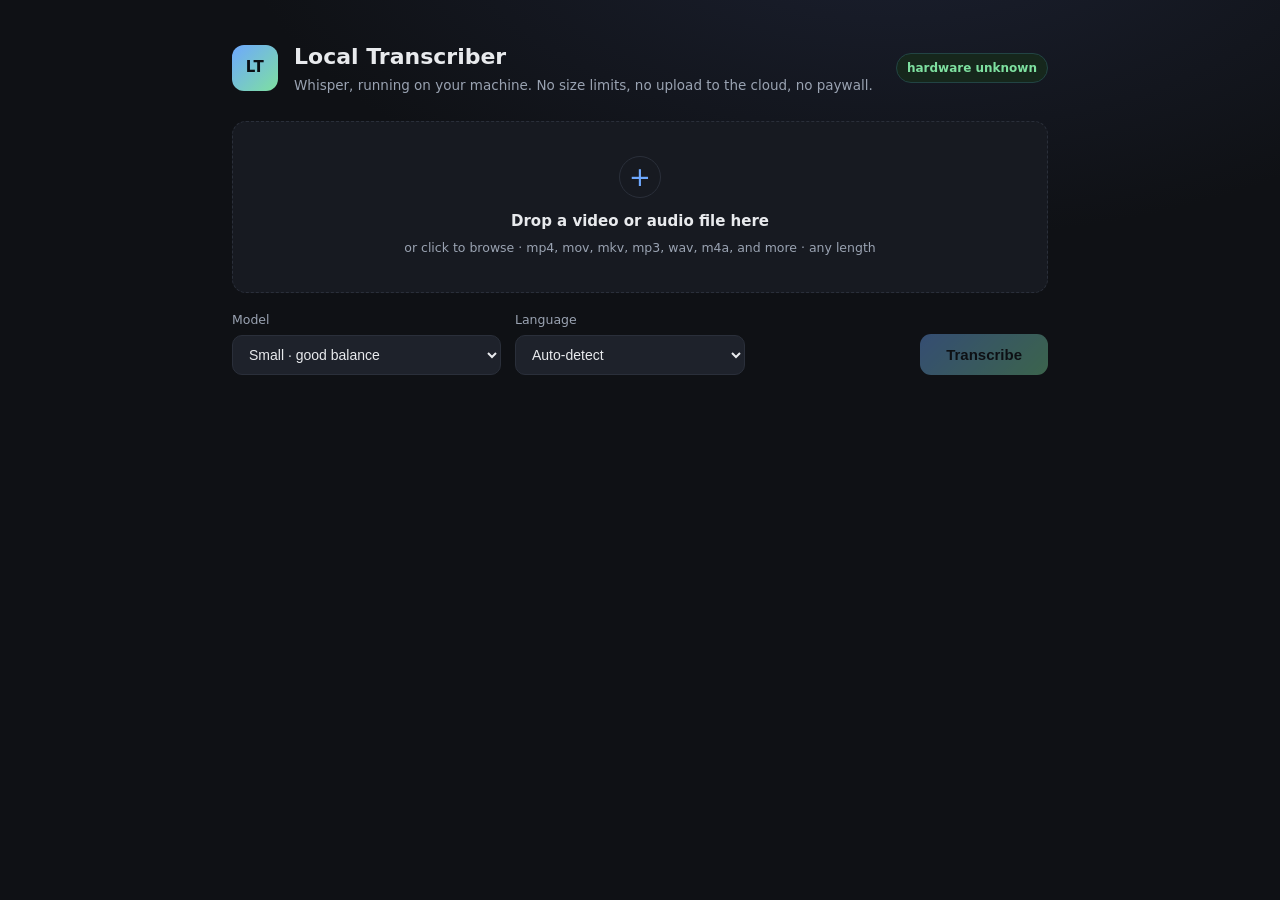
==== static/index.html @ e712bc60 "Phase 1: polish UX and harden the local transcriber First commit of the working MVP plus a Phase 1 p" ====
<!doctype html>
<html lang="en">
<head>
  <meta charset="utf-8" />
  <meta name="viewport" content="width=device-width, initial-scale=1" />
  <title>Local Transcriber</title>
  <link rel="icon" href="data:image/svg+xml,<svg xmlns='http://www.w3.org/2000/svg' viewBox='0 0 32 32'><rect width='32' height='32' rx='7' fill='%236ea8fe'/><text x='16' y='23' font-size='15' font-family='sans-serif' font-weight='700' fill='%230c0f14' text-anchor='middle'>LT</text></svg>" />
  <link rel="stylesheet" href="/static/style.css" />
</head>
<body>
  <main class="wrap">
    <header class="head">
      <div class="logo">LT</div>
      <div class="head-text">
        <h1>Local Transcriber</h1>
        <p class="sub">Whisper, running on your machine. No size limits, no upload to the cloud, no paywall.</p>
      </div>
      <span id="devbadge" class="badge idle" title="Where transcription runs">checking hardware...</span>
    </header>

    <section id="dropzone" class="dropzone" tabindex="0" role="button"
             aria-label="Choose or drop a video or audio file">
      <input id="file" type="file"
             accept="video/*,audio/*,.mp4,.mov,.mkv,.webm,.avi,.m4a,.mp3,.wav,.aac,.flac,.ogg" hidden />
      <div class="dz-inner">
        <div class="dz-icon">+</div>
        <p class="dz-title">Drop a video or audio file here</p>
        <p class="dz-hint">or click to browse &middot; mp4, mov, mkv, mp3, wav, m4a, and more &middot; any length</p>
      </div>
      <div id="filechip" class="filechip" hidden>
        <span id="filename" class="fc-name"></span>
        <span id="filesize" class="fc-size"></span>
        <button id="clearfile" class="fc-x" title="Remove" aria-label="Remove file">&times;</button>
      </div>
    </section>

    <section class="controls">
      <label class="ctl">
        <span>Model</span>
        <select id="model">
          <option value="tiny">Tiny &middot; fastest, roughest</option>
          <option value="base">Base</option>
          <option value="small" selected>Small &middot; good balance</option>
          <option value="medium">Medium &middot; more accurate</option>
          <option value="large-v3">Large v3 &middot; best (great on your GPU)</option>
        </select>
      </label>
      <label class="ctl">
        <span>Language</span>
        <select id="language">
          <option value="auto" selected>Auto-detect</option>
          <option value="en">English</option>
          <option value="es">Spanish</option>
          <option value="fr">French</option>
          <option value="de">German</option>
          <option value="it">Italian</option>
          <option value="pt">Portuguese</option>
          <option value="nl">Dutch</option>
          <option value="hi">Hindi</option>
          <option value="zh">Chinese</option>
          <option value="ja">Japanese</option>
          <option value="ar">Arabic</option>
          <option value="ru">Russian</option>
        </select>
      </label>
      <button id="go" class="go" disabled>Transcribe</button>
    </section>

    <section id="progress" class="panel" hidden>
      <div class="prow">
        <span id="device" class="badge">checking device...</span>
        <span id="status" class="status">Starting...</span>
        <span id="eta" class="eta"></span>
        <span id="elapsed" class="elapsed">0:00</span>
      </div>
      <div class="bar"><div id="fill" class="fill"></div></div>
    </section>

    <section id="result" class="panel result" hidden>
      <div class="rhead">
        <h2 id="rtitle">Transcript</h2>
        <div class="downloads">
          <a id="dl-txt" class="dl" download>.txt</a>
          <a id="dl-srt" class="dl" download>.srt</a>
          <a id="dl-vtt" class="dl" download>.vtt</a>
          <button id="copy" class="dl">Copy</button>
        </div>
      </div>
      <p id="folder" class="folder"></p>
      <div id="transcript" class="transcript" aria-live="polite"></div>
    </section>
  </main>
  <script src="/static/app.js"></script>
</body>
</html>
---- static/style.css ----
:root{
  --bg:#0f1115; --panel:#171a21; --panel2:#1e222b; --line:#2a2f3a;
  --ink:#e8eaed; --muted:#9aa3b2; --accent:#6ea8fe; --accent2:#7ee0a0;
  --danger:#ff8a80; --radius:14px;
}
*{box-sizing:border-box}
/* The hidden attribute must always win over component display rules
   (e.g. .filechip uses inline-flex, which would otherwise show it empty). */
[hidden]{display:none !important}
html,body{margin:0;padding:0}
body{
  background:radial-gradient(1200px 600px at 70% -10%, #1b2030 0%, var(--bg) 55%);
  color:var(--ink); font:15px/1.5 system-ui,-apple-system,Segoe UI,Roboto,sans-serif;
  min-height:100vh;
}
.wrap{max-width:860px;margin:0 auto;padding:40px 22px 80px}
.head{display:flex;gap:16px;align-items:center;margin-bottom:26px}
.head-text{min-width:0}
.logo{
  width:46px;height:46px;border-radius:12px;flex:0 0 auto;
  background:linear-gradient(135deg,var(--accent),var(--accent2));
  color:#0c0f14;font-weight:800;display:grid;place-items:center;letter-spacing:.5px;
}
h1{font-size:22px;margin:0;font-weight:700}
.sub{margin:2px 0 0;color:var(--muted);font-size:13.5px}

#devbadge{margin-left:auto;flex:0 0 auto;white-space:nowrap}
.badge.idle{
  background:#1c2230;color:var(--muted);border-color:var(--line);
  animation:pulse 1.4s ease-in-out infinite;
}
@keyframes pulse{0%,100%{opacity:1}50%{opacity:.55}}

.dropzone{
  border:1.5px dashed var(--line); border-radius:var(--radius);
  background:var(--panel); padding:34px 20px; text-align:center; cursor:pointer;
  transition:border-color .15s, background .15s; position:relative;
}
.dropzone:hover,.dropzone:focus-visible{border-color:var(--accent);outline:none}
.dropzone.drag{border-color:var(--accent2);background:#1a2430}
.dz-icon{
  width:42px;height:42px;border-radius:50%;margin:0 auto 12px;
  display:grid;place-items:center;font-size:26px;font-weight:300;color:var(--accent);
  border:1.5px solid var(--line);
}
.dz-title{margin:0;font-weight:600}
.dz-hint{margin:6px 0 0;color:var(--muted);font-size:12.5px}
.filechip{
  margin-top:16px;display:inline-flex;align-items:center;gap:10px;
  background:var(--panel2);border:1px solid var(--line);border-radius:999px;
  padding:8px 8px 8px 16px;max-width:100%;
}
.fc-name{font-weight:600;overflow:hidden;text-overflow:ellipsis;white-space:nowrap;max-width:480px}
.fc-size{color:var(--muted);font-size:12.5px}
.fc-x{
  border:none;background:var(--line);color:var(--ink);width:24px;height:24px;
  border-radius:50%;cursor:pointer;font-size:15px;line-height:1;
}

.controls{display:flex;gap:14px;align-items:flex-end;margin-top:18px;flex-wrap:wrap}
.ctl{display:flex;flex-direction:column;gap:6px;font-size:12.5px;color:var(--muted)}
.ctl select{
  background:var(--panel2);color:var(--ink);border:1px solid var(--line);
  border-radius:10px;padding:10px 12px;font-size:14px;min-width:230px;
}
.go{
  margin-left:auto;background:linear-gradient(135deg,var(--accent),var(--accent2));
  color:#0c0f14;border:none;border-radius:11px;padding:12px 26px;font-size:15px;
  font-weight:700;cursor:pointer;transition:opacity .15s,transform .05s;
}
.go:disabled{opacity:.4;cursor:not-allowed}
.go:not(:disabled):active{transform:translateY(1px)}

.panel{
  margin-top:22px;background:var(--panel);border:1px solid var(--line);
  border-radius:var(--radius);padding:18px;
}
.prow{display:flex;align-items:center;gap:12px;margin-bottom:12px;flex-wrap:wrap}
.badge{
  font-size:12px;font-weight:600;padding:5px 10px;border-radius:999px;
  background:#16271c;color:var(--accent2);border:1px solid #244;
}
.badge.cpu{background:#2a2230;color:#ffd479;border-color:#443}
.status{color:var(--muted)}
.eta{margin-left:auto;color:var(--muted);font-size:12.5px;font-variant-numeric:tabular-nums}
.elapsed{color:var(--muted);font-variant-numeric:tabular-nums}
.bar{height:9px;background:var(--panel2);border-radius:999px;overflow:hidden}
.fill{height:100%;width:0;background:linear-gradient(90deg,var(--accent),var(--accent2));
  border-radius:999px;transition:width .25s}
.fill.indet{width:35% !important;animation:slide 1.2s ease-in-out infinite}
@keyframes slide{0%{margin-left:-35%}100%{margin-left:100%}}

.result .rhead{display:flex;align-items:center;gap:12px;margin-bottom:10px;flex-wrap:wrap}
.result h2{font-size:16px;margin:0;overflow:hidden;text-overflow:ellipsis;white-space:nowrap;max-width:100%}
.downloads{margin-left:auto;display:flex;gap:8px}
.dl{
  font-size:13px;font-weight:600;text-decoration:none;color:var(--ink);
  background:var(--panel2);border:1px solid var(--line);border-radius:9px;
  padding:7px 12px;cursor:pointer;
}
.dl:hover{border-color:var(--accent)}
.folder{margin:0 0 12px;color:var(--muted);font-size:12px;word-break:break-all}
.transcript{
  background:var(--bg);border:1px solid var(--line);border-radius:10px;
  padding:16px;max-height:60vh;overflow:auto;white-space:pre-wrap;
  font-size:14.5px;line-height:1.7;
}
.transcript .seg{display:block}
.transcript .seg .t{color:#5f6675;font-size:11.5px;font-variant-numeric:tabular-nums;margin-right:8px}
.err{color:var(--danger);font-weight:600}
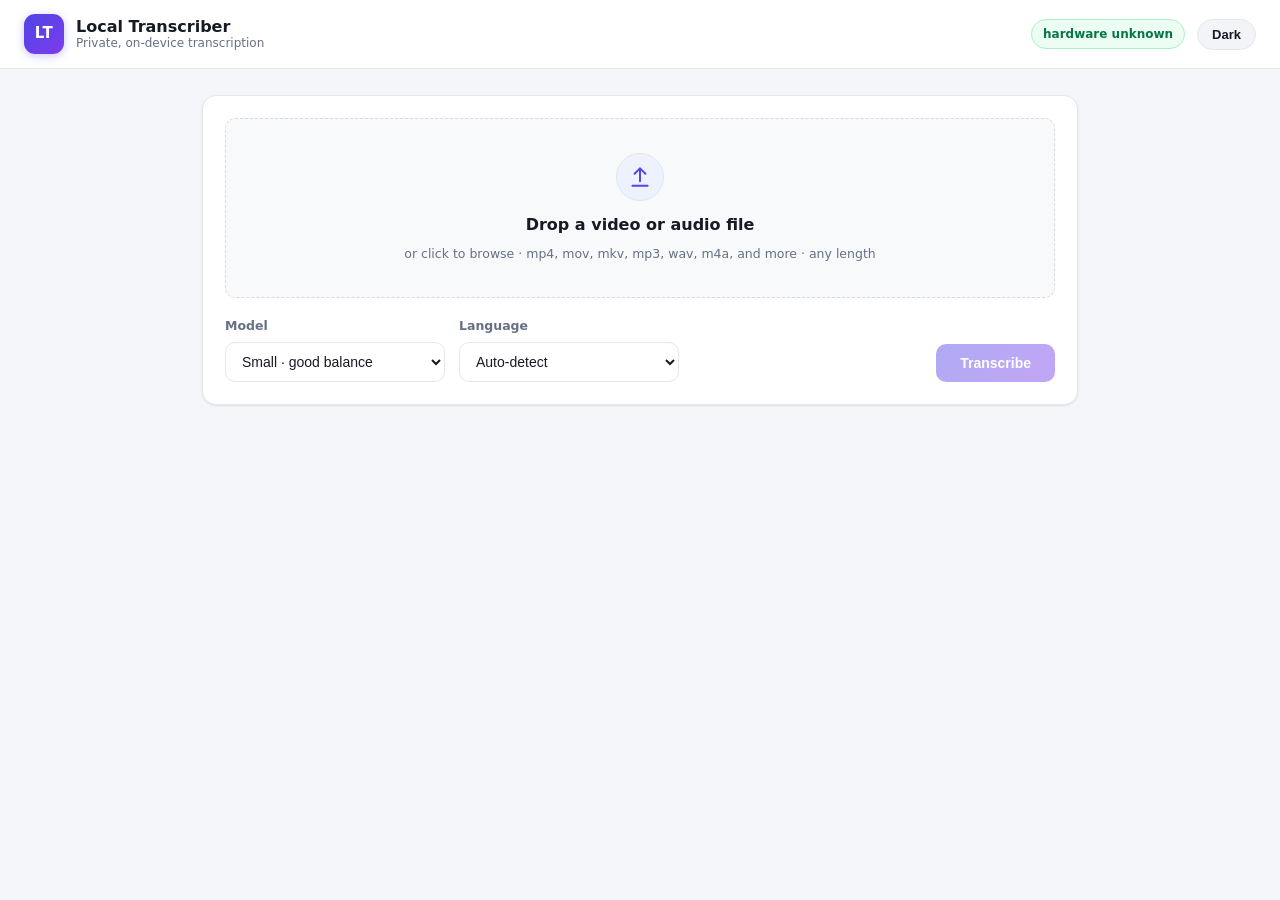
==== commit d8dd2778: "Phase 2: premium light UI and Otter-class features Redesign the interface as a clean, premium light " ====
--- a/static/index.html
+++ b/static/index.html
@@ -4,69 +4,94 @@
   <meta charset="utf-8" />
   <meta name="viewport" content="width=device-width, initial-scale=1" />
   <title>Local Transcriber</title>
-  <link rel="icon" href="data:image/svg+xml,<svg xmlns='http://www.w3.org/2000/svg' viewBox='0 0 32 32'><rect width='32' height='32' rx='7' fill='%236ea8fe'/><text x='16' y='23' font-size='15' font-family='sans-serif' font-weight='700' fill='%230c0f14' text-anchor='middle'>LT</text></svg>" />
+  <link rel="icon" href="data:image/svg+xml,<svg xmlns='http://www.w3.org/2000/svg' viewBox='0 0 32 32'><rect width='32' height='32' rx='7' fill='%234f46e5'/><text x='16' y='23' font-size='15' font-family='sans-serif' font-weight='700' fill='%23ffffff' text-anchor='middle'>LT</text></svg>" />
   <link rel="stylesheet" href="/static/style.css" />
+  <script>
+    // Apply saved theme before first paint (light is the default).
+    (function () {
+      try {
+        var t = localStorage.getItem("lt-theme");
+        if (t === "dark") document.documentElement.setAttribute("data-theme", "dark");
+      } catch (e) {}
+    })();
+  </script>
 </head>
 <body>
+  <header class="topbar">
+    <div class="brand">
+      <div class="logo">LT</div>
+      <div class="brand-text">
+        <span class="brand-name">Local Transcriber</span>
+        <span class="brand-tag">Private, on-device transcription</span>
+      </div>
+    </div>
+    <div class="topbar-right">
+      <button id="newFile" class="icon-btn" title="Start a new transcription" hidden>New file</button>
+      <span id="devbadge" class="badge idle" title="Where transcription runs">checking hardware...</span>
+      <button id="themeToggle" class="icon-btn" title="Switch theme" aria-label="Switch theme">Dark</button>
+    </div>
+  </header>
+
   <main class="wrap">
-    <header class="head">
-      <div class="logo">LT</div>
-      <div class="head-text">
-        <h1>Local Transcriber</h1>
-        <p class="sub">Whisper, running on your machine. No size limits, no upload to the cloud, no paywall.</p>
+    <!-- Upload -->
+    <section id="uploadCard" class="card upload">
+      <div id="dropzone" class="dropzone" tabindex="0" role="button"
+           aria-label="Choose or drop a video or audio file">
+        <input id="file" type="file"
+               accept="video/*,audio/*,.mp4,.mov,.mkv,.webm,.avi,.m4a,.mp3,.wav,.aac,.flac,.ogg" hidden />
+        <div class="dz-inner">
+          <div class="dz-icon" aria-hidden="true">
+            <svg viewBox="0 0 24 24" width="26" height="26" fill="none" stroke="currentColor"
+                 stroke-width="1.8" stroke-linecap="round" stroke-linejoin="round">
+              <path d="M12 16V4M7 9l5-5 5 5" />
+              <path d="M5 20h14" />
+            </svg>
+          </div>
+          <p class="dz-title">Drop a video or audio file</p>
+          <p class="dz-hint">or click to browse &middot; mp4, mov, mkv, mp3, wav, m4a, and more &middot; any length</p>
+        </div>
+        <div id="filechip" class="filechip" hidden>
+          <span id="filename" class="fc-name"></span>
+          <span id="filesize" class="fc-size"></span>
+          <button id="clearfile" class="fc-x" title="Remove" aria-label="Remove file">&times;</button>
+        </div>
       </div>
-      <span id="devbadge" class="badge idle" title="Where transcription runs">checking hardware...</span>
-    </header>
 
-    <section id="dropzone" class="dropzone" tabindex="0" role="button"
-             aria-label="Choose or drop a video or audio file">
-      <input id="file" type="file"
-             accept="video/*,audio/*,.mp4,.mov,.mkv,.webm,.avi,.m4a,.mp3,.wav,.aac,.flac,.ogg" hidden />
-      <div class="dz-inner">
-        <div class="dz-icon">+</div>
-        <p class="dz-title">Drop a video or audio file here</p>
-        <p class="dz-hint">or click to browse &middot; mp4, mov, mkv, mp3, wav, m4a, and more &middot; any length</p>
-      </div>
-      <div id="filechip" class="filechip" hidden>
-        <span id="filename" class="fc-name"></span>
-        <span id="filesize" class="fc-size"></span>
-        <button id="clearfile" class="fc-x" title="Remove" aria-label="Remove file">&times;</button>
+      <div class="controls">
+        <label class="ctl">
+          <span>Model</span>
+          <select id="model">
+            <option value="tiny">Tiny &middot; fastest, roughest</option>
+            <option value="base">Base</option>
+            <option value="small" selected>Small &middot; good balance</option>
+            <option value="medium">Medium &middot; more accurate</option>
+            <option value="large-v3">Large v3 &middot; best quality</option>
+          </select>
+        </label>
+        <label class="ctl">
+          <span>Language</span>
+          <select id="language">
+            <option value="auto" selected>Auto-detect</option>
+            <option value="en">English</option>
+            <option value="es">Spanish</option>
+            <option value="fr">French</option>
+            <option value="de">German</option>
+            <option value="it">Italian</option>
+            <option value="pt">Portuguese</option>
+            <option value="nl">Dutch</option>
+            <option value="hi">Hindi</option>
+            <option value="zh">Chinese</option>
+            <option value="ja">Japanese</option>
+            <option value="ar">Arabic</option>
+            <option value="ru">Russian</option>
+          </select>
+        </label>
+        <button id="go" class="btn primary" disabled>Transcribe</button>
       </div>
     </section>
 
-    <section class="controls">
-      <label class="ctl">
-        <span>Model</span>
-        <select id="model">
-          <option value="tiny">Tiny &middot; fastest, roughest</option>
-          <option value="base">Base</option>
-          <option value="small" selected>Small &middot; good balance</option>
-          <option value="medium">Medium &middot; more accurate</option>
-          <option value="large-v3">Large v3 &middot; best (great on your GPU)</option>
-        </select>
-      </label>
-      <label class="ctl">
-        <span>Language</span>
-        <select id="language">
-          <option value="auto" selected>Auto-detect</option>
-          <option value="en">English</option>
-          <option value="es">Spanish</option>
-          <option value="fr">French</option>
-          <option value="de">German</option>
-          <option value="it">Italian</option>
-          <option value="pt">Portuguese</option>
-          <option value="nl">Dutch</option>
-          <option value="hi">Hindi</option>
-          <option value="zh">Chinese</option>
-          <option value="ja">Japanese</option>
-          <option value="ar">Arabic</option>
-          <option value="ru">Russian</option>
-        </select>
-      </label>
-      <button id="go" class="go" disabled>Transcribe</button>
-    </section>
-
-    <section id="progress" class="panel" hidden>
+    <!-- Progress -->
+    <section id="progress" class="card progress" hidden>
       <div class="prow">
         <span id="device" class="badge">checking device...</span>
         <span id="status" class="status">Starting...</span>
@@ -76,20 +101,53 @@
       <div class="bar"><div id="fill" class="fill"></div></div>
     </section>
 
-    <section id="result" class="panel result" hidden>
-      <div class="rhead">
-        <h2 id="rtitle">Transcript</h2>
-        <div class="downloads">
-          <a id="dl-txt" class="dl" download>.txt</a>
-          <a id="dl-srt" class="dl" download>.srt</a>
-          <a id="dl-vtt" class="dl" download>.vtt</a>
-          <button id="copy" class="dl">Copy</button>
+    <!-- Result -->
+    <section id="result" class="result" hidden>
+      <!-- synced media player -->
+      <div id="playerWrap" class="card player" hidden></div>
+
+      <!-- toolbar: search, edit, export, copy -->
+      <div id="toolbar" class="card toolbar" hidden>
+        <div class="search">
+          <svg class="search-ico" viewBox="0 0 24 24" width="16" height="16" fill="none"
+               stroke="currentColor" stroke-width="2" stroke-linecap="round">
+            <circle cx="11" cy="11" r="7" /><path d="M21 21l-4.3-4.3" />
+          </svg>
+          <input id="search" type="search" placeholder="Search transcript" autocomplete="off" />
+          <span id="searchCount" class="search-count"></span>
+          <button id="searchPrev" class="mini" title="Previous match" hidden>&uarr;</button>
+          <button id="searchNext" class="mini" title="Next match" hidden>&darr;</button>
+        </div>
+        <div class="tb-actions">
+          <button id="editToggle" class="btn ghost" aria-pressed="false" title="Edit the transcript inline">Edit</button>
+          <span class="tb-group" role="group" aria-label="Export">
+            <span class="tb-label">Export</span>
+            <button id="dl-txt"  class="chip" data-fmt="txt"  title="Plain text">txt</button>
+            <button id="dl-srt"  class="chip" data-fmt="srt"  title="SubRip subtitles">srt</button>
+            <button id="dl-vtt"  class="chip" data-fmt="vtt"  title="WebVTT captions">vtt</button>
+            <button id="dl-md"   class="chip" data-fmt="md"   title="Markdown">md</button>
+            <button id="dl-json" class="chip" data-fmt="json" title="JSON with timestamps">json</button>
+            <button id="dl-docx" class="chip" data-fmt="docx" title="Word document">docx</button>
+          </span>
+          <span class="tb-group" role="group" aria-label="Copy">
+            <button id="copy" class="btn ghost" title="Copy plain text">Copy</button>
+            <button id="copyTimes" class="btn ghost" title="Copy with timestamps">Copy + times</button>
+          </span>
         </div>
       </div>
-      <p id="folder" class="folder"></p>
-      <div id="transcript" class="transcript" aria-live="polite"></div>
+
+      <!-- transcript -->
+      <div class="card result-body">
+        <div class="rhead">
+          <h2 id="rtitle">Transcript</h2>
+          <span id="rmeta" class="rmeta"></span>
+        </div>
+        <p id="folder" class="folder"></p>
+        <div id="transcript" class="transcript" aria-live="polite"></div>
+      </div>
     </section>
   </main>
+
   <script src="/static/app.js"></script>
 </body>
 </html>
--- a/static/style.css
+++ b/static/style.css
@@ -1,110 +1,214 @@
+/* Local Transcriber -- premium light theme (default), with an optional dark mode. */
 :root{
-  --bg:#0f1115; --panel:#171a21; --panel2:#1e222b; --line:#2a2f3a;
-  --ink:#e8eaed; --muted:#9aa3b2; --accent:#6ea8fe; --accent2:#7ee0a0;
-  --danger:#ff8a80; --radius:14px;
-}
+  --bg:#f4f6f9; --surface:#ffffff; --surface-2:#f2f4f7; --inset:#f8f9fb;
+  --border:#e4e7ec; --border-strong:#d6dae1;
+  --text:#161a23; --muted:#667085; --faint:#98a2b3;
+  --accent:#4f46e5; --accent-2:#7c3aed; --accent-weak:#eef2ff;
+  --accent-ring:rgba(79,70,229,.30);
+  --good-bg:#ecfdf3; --good-tx:#067647; --good-bd:#abefc6;
+  --warn-bg:#fffaeb; --warn-tx:#b54708; --warn-bd:#fedf89;
+  --danger:#d92d20; --mark:#fff1a8; --mark-now:#ffd60a;
+  --radius:14px; --radius-sm:10px;
+  --shadow:0 1px 2px rgba(16,24,40,.04), 0 1px 3px rgba(16,24,40,.06);
+  --shadow-lg:0 6px 24px rgba(16,24,40,.10);
+}
+:root[data-theme="dark"]{
+  --bg:#0f1115; --surface:#171a21; --surface-2:#1e222b; --inset:#12151b;
+  --border:#2a2f3a; --border-strong:#39404d;
+  --text:#e8eaed; --muted:#9aa3b2; --faint:#6b7480;
+  --accent:#8b8cf9; --accent-2:#b39bf7; --accent-weak:#20233a;
+  --accent-ring:rgba(139,140,249,.35);
+  --good-bg:#10261b; --good-tx:#75e0a7; --good-bd:#1f5138;
+  --warn-bg:#2a2010; --warn-tx:#ffd479; --warn-bd:#4a3a18;
+  --danger:#ff8a80; --mark:#5b5320; --mark-now:#8a7a17;
+  --shadow:0 1px 2px rgba(0,0,0,.30); --shadow-lg:0 8px 30px rgba(0,0,0,.45);
+}
+
 *{box-sizing:border-box}
-/* The hidden attribute must always win over component display rules
-   (e.g. .filechip uses inline-flex, which would otherwise show it empty). */
 [hidden]{display:none !important}
 html,body{margin:0;padding:0}
 body{
-  background:radial-gradient(1200px 600px at 70% -10%, #1b2030 0%, var(--bg) 55%);
-  color:var(--ink); font:15px/1.5 system-ui,-apple-system,Segoe UI,Roboto,sans-serif;
-  min-height:100vh;
-}
-.wrap{max-width:860px;margin:0 auto;padding:40px 22px 80px}
-.head{display:flex;gap:16px;align-items:center;margin-bottom:26px}
-.head-text{min-width:0}
+  background:var(--bg); color:var(--text);
+  font:15px/1.55 system-ui,-apple-system,Segoe UI,Roboto,Helvetica,Arial,sans-serif;
+  min-height:100vh; -webkit-font-smoothing:antialiased;
+}
+
+/* Topbar */
+.topbar{
+  display:flex; align-items:center; gap:16px;
+  padding:14px 24px; background:var(--surface);
+  border-bottom:1px solid var(--border); position:sticky; top:0; z-index:20;
+}
+.brand{display:flex; align-items:center; gap:12px; min-width:0}
 .logo{
-  width:46px;height:46px;border-radius:12px;flex:0 0 auto;
-  background:linear-gradient(135deg,var(--accent),var(--accent2));
-  color:#0c0f14;font-weight:800;display:grid;place-items:center;letter-spacing:.5px;
-}
-h1{font-size:22px;margin:0;font-weight:700}
-.sub{margin:2px 0 0;color:var(--muted);font-size:13.5px}
-
-#devbadge{margin-left:auto;flex:0 0 auto;white-space:nowrap}
+  width:40px;height:40px;border-radius:11px;flex:0 0 auto;
+  background:linear-gradient(135deg,var(--accent),var(--accent-2));
+  color:#fff;font-weight:800;display:grid;place-items:center;letter-spacing:.5px;
+  box-shadow:0 2px 8px var(--accent-ring);
+}
+.brand-text{display:flex;flex-direction:column;line-height:1.2;min-width:0}
+.brand-name{font-weight:700;font-size:16px}
+.brand-tag{color:var(--muted);font-size:12px}
+.topbar-right{margin-left:auto;display:flex;align-items:center;gap:12px}
+.icon-btn{
+  background:var(--surface-2);color:var(--text);border:1px solid var(--border);
+  border-radius:999px;padding:7px 14px;font-size:13px;font-weight:600;cursor:pointer;
+}
+.icon-btn:hover{border-color:var(--border-strong)}
+
+/* Layout */
+.wrap{max-width:920px;margin:0 auto;padding:26px 22px 90px;display:flex;flex-direction:column;gap:18px}
+.card{
+  background:var(--surface);border:1px solid var(--border);border-radius:var(--radius);
+  box-shadow:var(--shadow);
+}
+.upload{padding:22px}
+
+/* Badges */
+.badge{
+  font-size:12px;font-weight:600;padding:5px 11px;border-radius:999px;white-space:nowrap;
+  background:var(--good-bg);color:var(--good-tx);border:1px solid var(--good-bd);
+}
+.badge.cpu{background:var(--warn-bg);color:var(--warn-tx);border-color:var(--warn-bd)}
 .badge.idle{
-  background:#1c2230;color:var(--muted);border-color:var(--line);
+  background:var(--surface-2);color:var(--muted);border-color:var(--border);
   animation:pulse 1.4s ease-in-out infinite;
 }
+#devbadge{max-width:240px;overflow:hidden;text-overflow:ellipsis}
 @keyframes pulse{0%,100%{opacity:1}50%{opacity:.55}}
 
+/* Dropzone */
 .dropzone{
-  border:1.5px dashed var(--line); border-radius:var(--radius);
-  background:var(--panel); padding:34px 20px; text-align:center; cursor:pointer;
-  transition:border-color .15s, background .15s; position:relative;
-}
-.dropzone:hover,.dropzone:focus-visible{border-color:var(--accent);outline:none}
-.dropzone.drag{border-color:var(--accent2);background:#1a2430}
+  border:1.5px dashed var(--border-strong);border-radius:var(--radius-sm);
+  background:var(--inset);padding:34px 20px;text-align:center;cursor:pointer;
+  transition:border-color .15s, background .15s;
+}
+.dropzone:hover,.dropzone:focus-visible{border-color:var(--accent);outline:none;background:var(--accent-weak)}
+.dropzone.drag{border-color:var(--accent);background:var(--accent-weak)}
 .dz-icon{
-  width:42px;height:42px;border-radius:50%;margin:0 auto 12px;
-  display:grid;place-items:center;font-size:26px;font-weight:300;color:var(--accent);
-  border:1.5px solid var(--line);
-}
-.dz-title{margin:0;font-weight:600}
+  width:48px;height:48px;border-radius:50%;margin:0 auto 12px;display:grid;place-items:center;
+  color:var(--accent);background:var(--accent-weak);border:1px solid var(--border);
+}
+.dz-title{margin:0;font-weight:650;font-size:16px}
 .dz-hint{margin:6px 0 0;color:var(--muted);font-size:12.5px}
 .filechip{
   margin-top:16px;display:inline-flex;align-items:center;gap:10px;
-  background:var(--panel2);border:1px solid var(--line);border-radius:999px;
-  padding:8px 8px 8px 16px;max-width:100%;
-}
-.fc-name{font-weight:600;overflow:hidden;text-overflow:ellipsis;white-space:nowrap;max-width:480px}
+  background:var(--surface);border:1px solid var(--border);border-radius:999px;
+  padding:8px 8px 8px 16px;max-width:100%;box-shadow:var(--shadow);
+}
+.fc-name{font-weight:600;overflow:hidden;text-overflow:ellipsis;white-space:nowrap;max-width:460px}
 .fc-size{color:var(--muted);font-size:12.5px}
 .fc-x{
-  border:none;background:var(--line);color:var(--ink);width:24px;height:24px;
+  border:none;background:var(--surface-2);color:var(--muted);width:24px;height:24px;
   border-radius:50%;cursor:pointer;font-size:15px;line-height:1;
 }
-
+.fc-x:hover{color:var(--danger)}
+
+/* Controls + buttons */
 .controls{display:flex;gap:14px;align-items:flex-end;margin-top:18px;flex-wrap:wrap}
-.ctl{display:flex;flex-direction:column;gap:6px;font-size:12.5px;color:var(--muted)}
+.ctl{display:flex;flex-direction:column;gap:6px;font-size:12.5px;color:var(--muted);font-weight:600}
 .ctl select{
-  background:var(--panel2);color:var(--ink);border:1px solid var(--line);
-  border-radius:10px;padding:10px 12px;font-size:14px;min-width:230px;
-}
-.go{
-  margin-left:auto;background:linear-gradient(135deg,var(--accent),var(--accent2));
-  color:#0c0f14;border:none;border-radius:11px;padding:12px 26px;font-size:15px;
-  font-weight:700;cursor:pointer;transition:opacity .15s,transform .05s;
-}
-.go:disabled{opacity:.4;cursor:not-allowed}
-.go:not(:disabled):active{transform:translateY(1px)}
-
-.panel{
-  margin-top:22px;background:var(--panel);border:1px solid var(--line);
-  border-radius:var(--radius);padding:18px;
-}
+  background:var(--surface);color:var(--text);border:1px solid var(--border);
+  border-radius:10px;padding:10px 12px;font-size:14px;min-width:220px;font-weight:500;
+}
+.ctl select:focus{outline:none;border-color:var(--accent);box-shadow:0 0 0 3px var(--accent-ring)}
+.btn{
+  border:1px solid var(--border);background:var(--surface);color:var(--text);
+  border-radius:10px;padding:10px 16px;font-size:14px;font-weight:650;cursor:pointer;
+  transition:background .12s,border-color .12s,transform .04s,opacity .12s;
+}
+.btn:hover{border-color:var(--border-strong)}
+.btn:active{transform:translateY(1px)}
+.btn.primary{
+  margin-left:auto;border:none;color:#fff;
+  background:linear-gradient(135deg,var(--accent),var(--accent-2));
+  padding:11px 24px;box-shadow:0 2px 10px var(--accent-ring);
+}
+.btn.primary:disabled{opacity:.45;cursor:not-allowed;box-shadow:none}
+.btn.ghost[aria-pressed="true"]{background:var(--accent-weak);border-color:var(--accent);color:var(--accent)}
+
+/* Progress */
+.progress{padding:16px 18px}
 .prow{display:flex;align-items:center;gap:12px;margin-bottom:12px;flex-wrap:wrap}
-.badge{
-  font-size:12px;font-weight:600;padding:5px 10px;border-radius:999px;
-  background:#16271c;color:var(--accent2);border:1px solid #244;
-}
-.badge.cpu{background:#2a2230;color:#ffd479;border-color:#443}
 .status{color:var(--muted)}
 .eta{margin-left:auto;color:var(--muted);font-size:12.5px;font-variant-numeric:tabular-nums}
 .elapsed{color:var(--muted);font-variant-numeric:tabular-nums}
-.bar{height:9px;background:var(--panel2);border-radius:999px;overflow:hidden}
-.fill{height:100%;width:0;background:linear-gradient(90deg,var(--accent),var(--accent2));
-  border-radius:999px;transition:width .25s}
+.bar{height:8px;background:var(--surface-2);border-radius:999px;overflow:hidden}
+.fill{height:100%;width:0;border-radius:999px;transition:width .25s;
+  background:linear-gradient(90deg,var(--accent),var(--accent-2))}
 .fill.indet{width:35% !important;animation:slide 1.2s ease-in-out infinite}
 @keyframes slide{0%{margin-left:-35%}100%{margin-left:100%}}
 
-.result .rhead{display:flex;align-items:center;gap:12px;margin-bottom:10px;flex-wrap:wrap}
-.result h2{font-size:16px;margin:0;overflow:hidden;text-overflow:ellipsis;white-space:nowrap;max-width:100%}
-.downloads{margin-left:auto;display:flex;gap:8px}
-.dl{
-  font-size:13px;font-weight:600;text-decoration:none;color:var(--ink);
-  background:var(--panel2);border:1px solid var(--line);border-radius:9px;
-  padding:7px 12px;cursor:pointer;
-}
-.dl:hover{border-color:var(--accent)}
-.folder{margin:0 0 12px;color:var(--muted);font-size:12px;word-break:break-all}
+/* Result */
+.result{display:flex;flex-direction:column;gap:14px}
+.player{padding:10px;overflow:hidden}
+.player video,.player audio{display:block;width:100%;border-radius:10px;background:#000}
+.player audio{background:transparent}
+.player .player-note{padding:12px 14px;color:var(--muted);font-size:13px}
+
+/* Toolbar */
+.toolbar{padding:12px 14px;display:flex;align-items:center;gap:14px;flex-wrap:wrap}
+.search{
+  display:flex;align-items:center;gap:8px;flex:1 1 240px;min-width:200px;
+  background:var(--inset);border:1px solid var(--border);border-radius:10px;padding:8px 12px;
+}
+.search:focus-within{border-color:var(--accent);box-shadow:0 0 0 3px var(--accent-ring)}
+.search-ico{color:var(--faint);flex:0 0 auto}
+.search input{flex:1;border:none;background:transparent;color:var(--text);font-size:14px;outline:none;min-width:0}
+.search-count{color:var(--muted);font-size:12px;font-variant-numeric:tabular-nums;white-space:nowrap}
+.mini{
+  border:1px solid var(--border);background:var(--surface);color:var(--muted);
+  border-radius:7px;width:26px;height:26px;cursor:pointer;font-size:12px;line-height:1;flex:0 0 auto;
+}
+.mini:hover{border-color:var(--accent);color:var(--accent)}
+.tb-actions{display:flex;align-items:center;gap:10px;flex-wrap:wrap}
+.tb-group{display:inline-flex;align-items:center;gap:6px}
+.tb-label{color:var(--muted);font-size:12px;font-weight:600;margin-right:2px}
+.chip{
+  border:1px solid var(--border);background:var(--surface);color:var(--text);
+  border-radius:8px;padding:6px 10px;font-size:12.5px;font-weight:650;cursor:pointer;
+  font-variant:small-caps;letter-spacing:.3px;transition:background .12s,border-color .12s;
+}
+.chip:hover{border-color:var(--accent);color:var(--accent);background:var(--accent-weak)}
+.chip.busy{opacity:.6;cursor:progress}
+
+/* Transcript */
+.result-body{padding:18px}
+.rhead{display:flex;align-items:baseline;gap:12px;margin-bottom:6px;flex-wrap:wrap}
+.result-body h2{font-size:17px;margin:0;overflow:hidden;text-overflow:ellipsis;white-space:nowrap;max-width:100%}
+.rmeta{color:var(--muted);font-size:12.5px;margin-left:auto;white-space:nowrap}
+.folder{margin:0 0 12px;color:var(--faint);font-size:12px;word-break:break-all}
 .transcript{
-  background:var(--bg);border:1px solid var(--line);border-radius:10px;
-  padding:16px;max-height:60vh;overflow:auto;white-space:pre-wrap;
-  font-size:14.5px;line-height:1.7;
-}
-.transcript .seg{display:block}
-.transcript .seg .t{color:#5f6675;font-size:11.5px;font-variant-numeric:tabular-nums;margin-right:8px}
+  background:transparent;border:1px solid var(--border);border-radius:10px;
+  padding:8px;max-height:62vh;overflow:auto;font-size:15px;line-height:1.5;
+}
+.transcript .seg{
+  display:flex;gap:12px;padding:8px 10px;border-radius:9px;cursor:pointer;align-items:baseline;
+  scroll-margin:60px;transition:background .12s;
+}
+.transcript .seg:hover{background:var(--surface-2)}
+.transcript .seg.active{background:var(--accent-weak);box-shadow:inset 3px 0 0 var(--accent)}
+.transcript .seg .t{
+  color:var(--accent);font-size:12px;font-variant-numeric:tabular-nums;
+  flex:0 0 auto;min-width:46px;font-weight:700;user-select:none;padding-top:1px;
+}
+.transcript .seg .seg-text{flex:1;color:var(--text);outline:none}
+.transcript.editing{cursor:text}
+.transcript.editing .seg{cursor:text}
+.transcript.editing .seg .seg-text{
+  border-radius:6px;padding:1px 4px;margin:-1px -4px;
+}
+.transcript.editing .seg .seg-text:focus{background:var(--surface-2);box-shadow:0 0 0 2px var(--accent-ring)}
+.transcript mark.hit{background:var(--mark);color:inherit;border-radius:3px;padding:0 1px}
+.transcript mark.hit.current{background:var(--mark-now);box-shadow:0 0 0 2px var(--mark-now)}
 .err{color:var(--danger);font-weight:600}
+
+/* Responsive */
+@media (max-width:640px){
+  .topbar{padding:12px 16px}
+  .brand-tag{display:none}
+  .wrap{padding:18px 14px 70px}
+  .btn.primary{margin-left:0;width:100%}
+  .ctl,.ctl select{width:100%;min-width:0}
+  .rmeta{margin-left:0}
+}
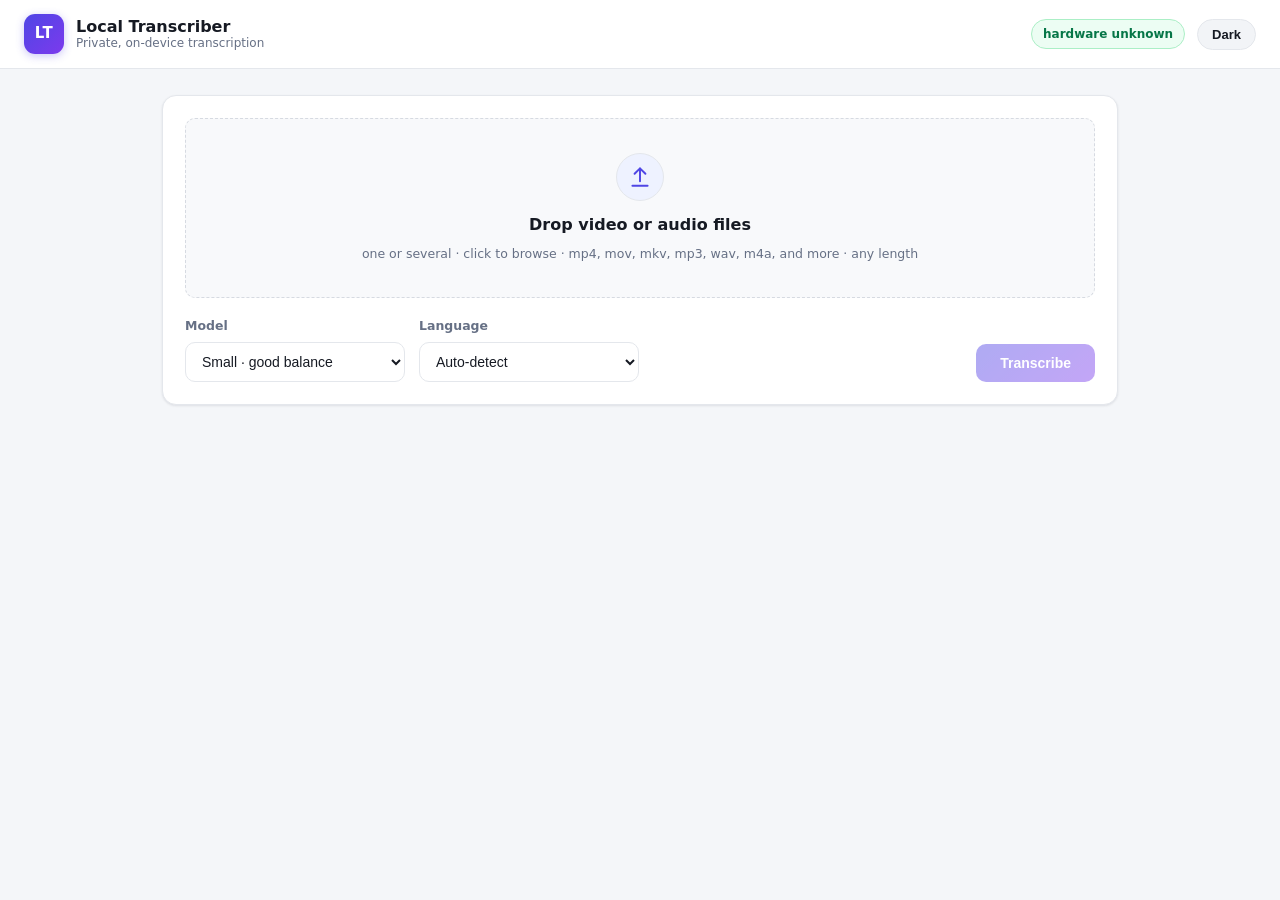
==== commit bdae32ba: "Add multi-audio tabs: transcribe several files at once Phase 1 of multi-audio support, all in the lo" ====
--- a/static/index.html
+++ b/static/index.html
@@ -26,19 +26,19 @@
       </div>
     </div>
     <div class="topbar-right">
-      <button id="newFile" class="icon-btn" title="Start a new transcription" hidden>New file</button>
+      <button id="addFiles" class="icon-btn" title="Add more audio or video files" hidden>Add files</button>
       <span id="devbadge" class="badge idle" title="Where transcription runs">checking hardware...</span>
       <button id="themeToggle" class="icon-btn" title="Switch theme" aria-label="Switch theme">Dark</button>
     </div>
   </header>
 
   <main class="wrap">
-    <!-- Upload -->
+    <!-- Upload: accepts one or several files at once -->
     <section id="uploadCard" class="card upload">
       <div id="dropzone" class="dropzone" tabindex="0" role="button"
-           aria-label="Choose or drop a video or audio file">
+           aria-label="Choose or drop video or audio files">
         <input id="file" type="file"
-               accept="video/*,audio/*,.mp4,.mov,.mkv,.webm,.avi,.m4a,.mp3,.wav,.aac,.flac,.ogg" hidden />
+               accept="video/*,audio/*,.mp4,.mov,.mkv,.webm,.avi,.m4a,.mp3,.wav,.aac,.flac,.ogg" multiple hidden />
         <div class="dz-inner">
           <div class="dz-icon" aria-hidden="true">
             <svg viewBox="0 0 24 24" width="26" height="26" fill="none" stroke="currentColor"
@@ -47,15 +47,12 @@
               <path d="M5 20h14" />
             </svg>
           </div>
-          <p class="dz-title">Drop a video or audio file</p>
-          <p class="dz-hint">or click to browse &middot; mp4, mov, mkv, mp3, wav, m4a, and more &middot; any length</p>
-        </div>
-        <div id="filechip" class="filechip" hidden>
-          <span id="filename" class="fc-name"></span>
-          <span id="filesize" class="fc-size"></span>
-          <button id="clearfile" class="fc-x" title="Remove" aria-label="Remove file">&times;</button>
+          <p class="dz-title">Drop video or audio files</p>
+          <p class="dz-hint">one or several &middot; click to browse &middot; mp4, mov, mkv, mp3, wav, m4a, and more &middot; any length</p>
         </div>
       </div>
+
+      <div id="filechips" class="filechips" hidden></div>
 
       <div class="controls">
         <label class="ctl">
@@ -90,60 +87,72 @@
       </div>
     </section>
 
-    <!-- Progress -->
-    <section id="progress" class="card progress" hidden>
-      <div class="prow">
-        <span id="device" class="badge">checking device...</span>
-        <span id="status" class="status">Starting...</span>
-        <span id="eta" class="eta"></span>
-        <span id="elapsed" class="elapsed">0:00</span>
-      </div>
-      <div class="bar"><div id="fill" class="fill"></div></div>
-    </section>
+    <!-- Workspace: a tab per audio, the focused view, and a status rail for all jobs -->
+    <section id="workspace" class="workspace" hidden>
+      <div id="tabbar" class="tabbar" role="tablist" aria-label="Open transcriptions"></div>
 
-    <!-- Result -->
-    <section id="result" class="result" hidden>
-      <!-- synced media player -->
-      <div id="playerWrap" class="card player" hidden></div>
+      <div class="workspace-body">
+        <div class="focus">
+          <!-- Progress (for the focused job) -->
+          <section id="progress" class="card progress" hidden>
+            <div class="prow">
+              <span id="device" class="badge">checking device...</span>
+              <span id="status" class="status">Starting...</span>
+              <span id="eta" class="eta"></span>
+              <span id="elapsed" class="elapsed">0:00</span>
+            </div>
+            <div class="bar"><div id="fill" class="fill"></div></div>
+          </section>
 
-      <!-- toolbar: search, edit, export, copy -->
-      <div id="toolbar" class="card toolbar" hidden>
-        <div class="search">
-          <svg class="search-ico" viewBox="0 0 24 24" width="16" height="16" fill="none"
-               stroke="currentColor" stroke-width="2" stroke-linecap="round">
-            <circle cx="11" cy="11" r="7" /><path d="M21 21l-4.3-4.3" />
-          </svg>
-          <input id="search" type="search" placeholder="Search transcript" autocomplete="off" />
-          <span id="searchCount" class="search-count"></span>
-          <button id="searchPrev" class="mini" title="Previous match" hidden>&uarr;</button>
-          <button id="searchNext" class="mini" title="Next match" hidden>&darr;</button>
+          <!-- Result (for the focused job) -->
+          <section id="result" class="result" hidden>
+            <div id="playerWrap" class="card player" hidden></div>
+
+            <div id="toolbar" class="card toolbar" hidden>
+              <div class="search">
+                <svg class="search-ico" viewBox="0 0 24 24" width="16" height="16" fill="none"
+                     stroke="currentColor" stroke-width="2" stroke-linecap="round">
+                  <circle cx="11" cy="11" r="7" /><path d="M21 21l-4.3-4.3" />
+                </svg>
+                <input id="search" type="search" placeholder="Search transcript" autocomplete="off" />
+                <span id="searchCount" class="search-count"></span>
+                <button id="searchPrev" class="mini" title="Previous match" hidden>&uarr;</button>
+                <button id="searchNext" class="mini" title="Next match" hidden>&darr;</button>
+              </div>
+              <div class="tb-actions">
+                <button id="editToggle" class="btn ghost" aria-pressed="false" title="Edit the transcript inline">Edit</button>
+                <span class="tb-group" role="group" aria-label="Export">
+                  <span class="tb-label">Export</span>
+                  <button id="dl-txt"  class="chip" data-fmt="txt"  title="Plain text">txt</button>
+                  <button id="dl-srt"  class="chip" data-fmt="srt"  title="SubRip subtitles">srt</button>
+                  <button id="dl-vtt"  class="chip" data-fmt="vtt"  title="WebVTT captions">vtt</button>
+                  <button id="dl-md"   class="chip" data-fmt="md"   title="Markdown">md</button>
+                  <button id="dl-json" class="chip" data-fmt="json" title="JSON with timestamps">json</button>
+                  <button id="dl-docx" class="chip" data-fmt="docx" title="Word document">docx</button>
+                </span>
+                <span class="tb-group" role="group" aria-label="Copy">
+                  <button id="copy" class="btn ghost" title="Copy plain text">Copy</button>
+                  <button id="copyTimes" class="btn ghost" title="Copy with timestamps">Copy + times</button>
+                </span>
+              </div>
+            </div>
+
+            <div class="card result-body">
+              <div class="rhead">
+                <h2 id="rtitle">Transcript</h2>
+                <span id="rmeta" class="rmeta"></span>
+              </div>
+              <p id="folder" class="folder"></p>
+              <div id="transcript" class="transcript" aria-live="polite"></div>
+            </div>
+          </section>
         </div>
-        <div class="tb-actions">
-          <button id="editToggle" class="btn ghost" aria-pressed="false" title="Edit the transcript inline">Edit</button>
-          <span class="tb-group" role="group" aria-label="Export">
-            <span class="tb-label">Export</span>
-            <button id="dl-txt"  class="chip" data-fmt="txt"  title="Plain text">txt</button>
-            <button id="dl-srt"  class="chip" data-fmt="srt"  title="SubRip subtitles">srt</button>
-            <button id="dl-vtt"  class="chip" data-fmt="vtt"  title="WebVTT captions">vtt</button>
-            <button id="dl-md"   class="chip" data-fmt="md"   title="Markdown">md</button>
-            <button id="dl-json" class="chip" data-fmt="json" title="JSON with timestamps">json</button>
-            <button id="dl-docx" class="chip" data-fmt="docx" title="Word document">docx</button>
-          </span>
-          <span class="tb-group" role="group" aria-label="Copy">
-            <button id="copy" class="btn ghost" title="Copy plain text">Copy</button>
-            <button id="copyTimes" class="btn ghost" title="Copy with timestamps">Copy + times</button>
-          </span>
-        </div>
-      </div>
 
-      <!-- transcript -->
-      <div class="card result-body">
-        <div class="rhead">
-          <h2 id="rtitle">Transcript</h2>
-          <span id="rmeta" class="rmeta"></span>
-        </div>
-        <p id="folder" class="folder"></p>
-        <div id="transcript" class="transcript" aria-live="polite"></div>
+        <!-- Mini status rail: every job at a glance -->
+        <aside id="rail" class="rail" aria-label="All transcriptions">
+          <div class="rail-head">All jobs <span id="railCount" class="rail-count"></span></div>
+          <div id="railList" class="rail-list"></div>
+        </aside>
       </div>
     </section>
   </main>
--- a/static/style.css
+++ b/static/style.css
@@ -57,7 +57,7 @@
 .icon-btn:hover{border-color:var(--border-strong)}
 
 /* Layout */
-.wrap{max-width:920px;margin:0 auto;padding:26px 22px 90px;display:flex;flex-direction:column;gap:18px}
+.wrap{max-width:1000px;margin:0 auto;padding:26px 22px 90px;display:flex;flex-direction:column;gap:18px}
 .card{
   background:var(--surface);border:1px solid var(--border);border-radius:var(--radius);
   box-shadow:var(--shadow);
@@ -103,6 +103,66 @@
   border-radius:50%;cursor:pointer;font-size:15px;line-height:1;
 }
 .fc-x:hover{color:var(--danger)}
+.filechips{display:flex;flex-wrap:wrap;gap:10px;margin-top:16px}
+.filechips .filechip{margin-top:0}
+
+/* Workspace: tabs + focused view + status rail */
+.workspace{display:flex;flex-direction:column;gap:14px}
+.tabbar{display:flex;gap:8px;flex-wrap:wrap}
+.tab{
+  display:inline-flex;align-items:center;gap:8px;max-width:260px;
+  background:var(--surface);border:1px solid var(--border);border-radius:999px;
+  padding:7px 8px 7px 12px;font-size:13px;font-weight:600;color:var(--muted);
+  cursor:pointer;transition:background .12s,border-color .12s,color .12s;
+}
+.tab:hover{border-color:var(--border-strong)}
+.tab.active{background:var(--accent-weak);border-color:var(--accent);color:var(--accent)}
+.tab-name{overflow:hidden;text-overflow:ellipsis;white-space:nowrap;max-width:150px}
+.tab-pct{font-size:11px;font-variant-numeric:tabular-nums;color:var(--faint)}
+.tab.active .tab-pct{color:var(--accent)}
+.tab-x{
+  width:18px;height:18px;border-radius:50%;display:grid;place-items:center;
+  color:var(--faint);font-size:14px;line-height:1;flex:0 0 auto;
+}
+.tab-x:hover{background:var(--surface-2);color:var(--danger)}
+
+.workspace-body{display:flex;gap:16px;align-items:flex-start}
+.focus{flex:1 1 auto;min-width:0;display:flex;flex-direction:column;gap:14px}
+
+.rail{
+  flex:0 0 220px;position:sticky;top:80px;
+  background:var(--surface);border:1px solid var(--border);border-radius:var(--radius);
+  box-shadow:var(--shadow);padding:12px;max-height:calc(100vh - 104px);overflow:auto;
+}
+.rail-head{
+  display:flex;justify-content:space-between;align-items:baseline;
+  font-size:12px;font-weight:700;color:var(--muted);margin-bottom:10px;
+}
+.rail-count{color:var(--faint);font-weight:600;font-size:11px}
+.rail-list{display:flex;flex-direction:column;gap:8px}
+.rail-row{
+  display:flex;flex-wrap:wrap;align-items:center;gap:6px 8px;
+  padding:8px 10px;border:1px solid var(--border);border-radius:10px;
+  background:var(--inset);cursor:pointer;transition:background .12s,border-color .12s;
+}
+.rail-row:hover{border-color:var(--border-strong)}
+.rail-row.active{border-color:var(--accent);background:var(--accent-weak)}
+.rail-name{flex:1 1 auto;min-width:0;overflow:hidden;text-overflow:ellipsis;white-space:nowrap;font-size:12.5px;font-weight:600}
+.rail-bar{flex:1 1 100%;order:2;height:6px;background:var(--surface-2);border-radius:999px;overflow:hidden}
+.rail-fill{display:block;height:100%;width:0;border-radius:999px;transition:width .25s;
+  background:linear-gradient(90deg,var(--accent),var(--accent-2))}
+.rail-meta{flex:1 1 100%;order:3;font-size:11px;color:var(--muted);font-variant-numeric:tabular-nums}
+
+/* Shared status dot for tabs and rail rows */
+.tab-dot,.rail-dot{width:8px;height:8px;border-radius:50%;flex:0 0 auto;background:var(--faint)}
+.tab[data-status="queued"] .tab-dot,.rail-row[data-status="queued"] .rail-dot{background:var(--faint)}
+.tab[data-status="uploading"] .tab-dot,.rail-row[data-status="uploading"] .rail-dot,
+.tab[data-status="running"] .tab-dot,.rail-row[data-status="running"] .rail-dot{
+  background:var(--accent);animation:pulse 1.2s ease-in-out infinite;
+}
+.tab[data-status="done"] .tab-dot,.rail-row[data-status="done"] .rail-dot{background:var(--good-tx)}
+.tab[data-status="error"] .tab-dot,.rail-row[data-status="error"] .rail-dot{background:var(--danger)}
+.rail-row[data-status="done"] .rail-fill{background:var(--good-tx)}
 
 /* Controls + buttons */
 .controls{display:flex;gap:14px;align-items:flex-end;margin-top:18px;flex-wrap:wrap}
@@ -204,6 +264,10 @@
 .err{color:var(--danger);font-weight:600}
 
 /* Responsive */
+@media (max-width:820px){
+  .workspace-body{flex-direction:column}
+  .rail{flex-basis:auto;width:100%;position:static;max-height:none;order:-1}
+}
 @media (max-width:640px){
   .topbar{padding:12px 16px}
   .brand-tag{display:none}
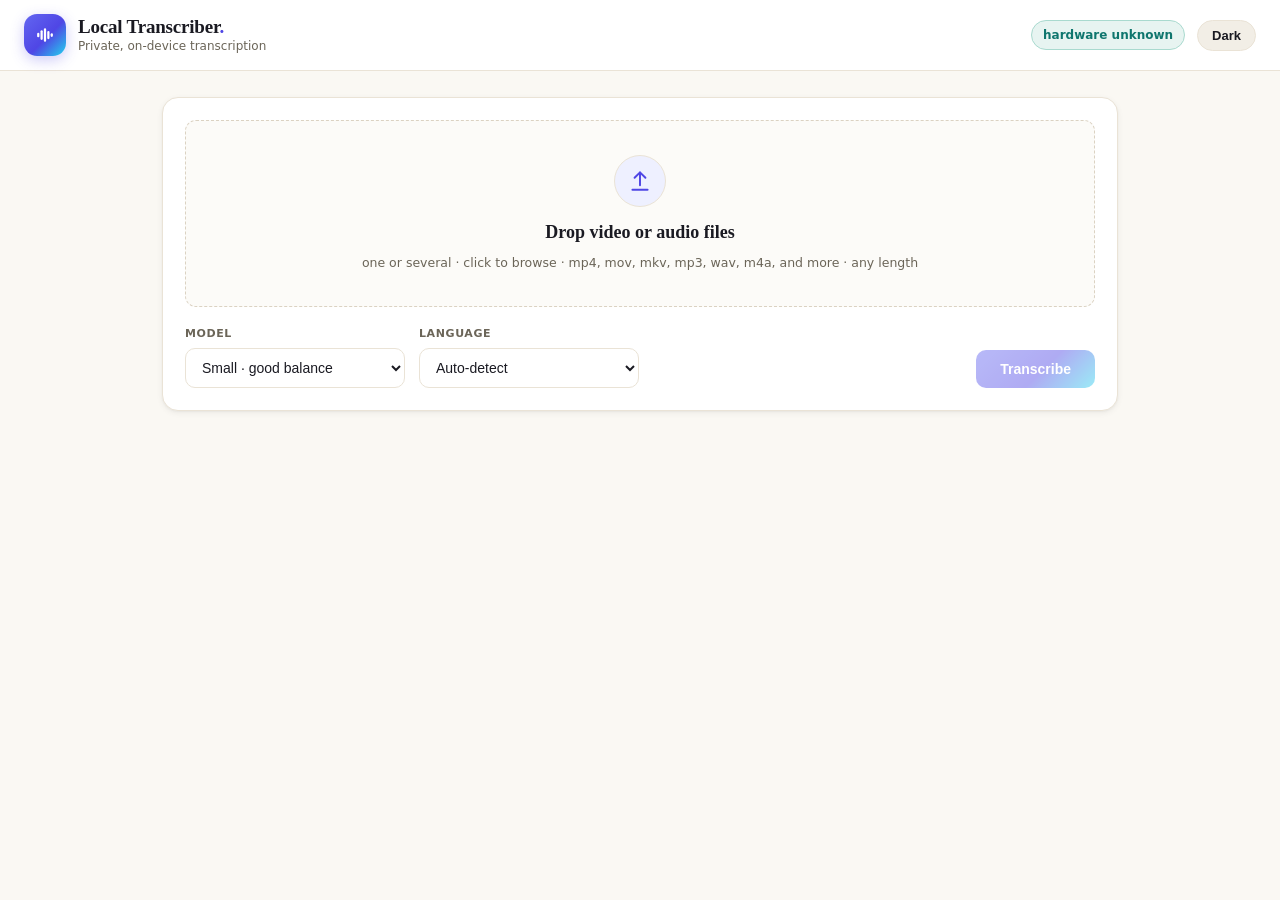
==== commit 89cefa24: "Redesign UI: unified Studio Dark + Editorial Light design system One identity, two moods. Both front" ====
--- a/static/index.html
+++ b/static/index.html
@@ -4,7 +4,7 @@
   <meta charset="utf-8" />
   <meta name="viewport" content="width=device-width, initial-scale=1" />
   <title>Local Transcriber</title>
-  <link rel="icon" href="data:image/svg+xml,<svg xmlns='http://www.w3.org/2000/svg' viewBox='0 0 32 32'><rect width='32' height='32' rx='7' fill='%234f46e5'/><text x='16' y='23' font-size='15' font-family='sans-serif' font-weight='700' fill='%23ffffff' text-anchor='middle'>LT</text></svg>" />
+  <link rel="icon" href="data:image/svg+xml,<svg xmlns='http://www.w3.org/2000/svg' viewBox='0 0 32 32'><defs><linearGradient id='g' x1='0' y1='0' x2='32' y2='32' gradientUnits='userSpaceOnUse'><stop offset='0' stop-color='%236366f1'/><stop offset='.55' stop-color='%234f46e5'/><stop offset='1' stop-color='%2322d3ee'/></linearGradient></defs><rect width='32' height='32' rx='8' fill='url(%23g)'/><g fill='%23ffffff'><rect x='5.5' y='13' width='3' height='6' rx='1.5'/><rect x='10' y='9.5' width='3' height='13' rx='1.5'/><rect x='14.5' y='7' width='3' height='18' rx='1.5'/><rect x='19' y='10.5' width='3' height='11' rx='1.5'/><rect x='23.5' y='13.5' width='3' height='5' rx='1.5'/></g></svg>" />
   <link rel="stylesheet" href="/static/style.css" />
   <script>
     // Apply saved theme before first paint (light is the default).
@@ -19,13 +19,22 @@
 <body>
   <header class="topbar">
     <div class="brand">
-      <div class="logo">LT</div>
+      <div class="logo" aria-hidden="true">
+        <svg viewBox="0 0 32 32" fill="#fff">
+          <rect x="5.5" y="13" width="3" height="6" rx="1.5" />
+          <rect x="10" y="9.5" width="3" height="13" rx="1.5" />
+          <rect x="14.5" y="7" width="3" height="18" rx="1.5" />
+          <rect x="19" y="10.5" width="3" height="11" rx="1.5" />
+          <rect x="23.5" y="13.5" width="3" height="5" rx="1.5" />
+        </svg>
+      </div>
       <div class="brand-text">
-        <span class="brand-name">Local Transcriber</span>
+        <span class="brand-name">Local Transcriber<span class="dot">.</span></span>
         <span class="brand-tag">Private, on-device transcription</span>
       </div>
     </div>
     <div class="topbar-right">
+      <span class="live" aria-hidden="true"><i></i><i></i><i></i><i></i><i></i></span>
       <button id="addFiles" class="icon-btn" title="Add more audio or video files" hidden>Add files</button>
       <span id="devbadge" class="badge idle" title="Where transcription runs">checking hardware...</span>
       <button id="themeToggle" class="icon-btn" title="Switch theme" aria-label="Switch theme">Dark</button>
--- a/static/style.css
+++ b/static/style.css
@@ -1,27 +1,56 @@
-/* Local Transcriber -- premium light theme (default), with an optional dark mode. */
+/* Local Transcriber -- unified design system.
+   One identity, two moods: Editorial Light (default) by day, Studio Dark by night.
+   Shared DNA: indigo brand, an "accent" that carries every live/active state
+   (indigo in light, glowing cyan in dark), serif display headings, mono timestamps,
+   and a gentle, springy motion language. */
+
 :root{
-  --bg:#f4f6f9; --surface:#ffffff; --surface-2:#f2f4f7; --inset:#f8f9fb;
-  --border:#e4e7ec; --border-strong:#d6dae1;
-  --text:#161a23; --muted:#667085; --faint:#98a2b3;
-  --accent:#4f46e5; --accent-2:#7c3aed; --accent-weak:#eef2ff;
-  --accent-ring:rgba(79,70,229,.30);
-  --good-bg:#ecfdf3; --good-tx:#067647; --good-bd:#abefc6;
-  --warn-bg:#fffaeb; --warn-tx:#b54708; --warn-bd:#fedf89;
-  --danger:#d92d20; --mark:#fff1a8; --mark-now:#ffd60a;
-  --radius:14px; --radius-sm:10px;
-  --shadow:0 1px 2px rgba(16,24,40,.04), 0 1px 3px rgba(16,24,40,.06);
-  --shadow-lg:0 6px 24px rgba(16,24,40,.10);
+  /* Editorial Light -- paper, ink, indigo. */
+  --bg:#faf8f3; --surface:#ffffff; --surface-2:#f2eee6; --inset:#fcfbf8;
+  --border:#eae3d6; --border-strong:#dbd2c2;
+  --text:#1a1a22; --muted:#6b6558; --faint:#9c9484;
+
+  --accent:#4f46e5; --accent-2:#6366f1; --accent-weak:#eef0ff;
+  --accent-ring:rgba(79,70,229,.28); --stamp:#4f46e5;
+  --ember:#c2410c; --pine:#0f766e;
+
+  --good-bg:#e7f4f1; --good-tx:#0f766e; --good-bd:#a9dacf;
+  --warn-bg:#fbf1e4; --warn-tx:#b45309; --warn-bd:#f0d6a8;
+  --danger:#d92d20;
+  --mark:#fbe7a1; --mark-now:#f5c518;
+
+  --sk-a:#ece7dc; --sk-b:#f7f3eb;
+  --glow:none;
+
+  --brand-grad:linear-gradient(135deg,#6366f1,#4f46e5 55%,#22d3ee);
+  --serif:"Iowan Old Style","Palatino Linotype",Palatino,"Book Antiqua",Georgia,serif;
+  --mono:ui-monospace,"SF Mono",SFMono-Regular,Menlo,Consolas,"Liberation Mono",monospace;
+
+  --radius:16px; --radius-sm:11px;
+  --ease:cubic-bezier(.22,.61,.36,1); --spring:cubic-bezier(.34,1.56,.64,1);
+  --shadow:0 1px 2px rgba(26,26,34,.04), 0 2px 6px rgba(26,26,34,.06);
+  --shadow-lg:0 10px 34px rgba(26,26,34,.10);
 }
 :root[data-theme="dark"]{
-  --bg:#0f1115; --surface:#171a21; --surface-2:#1e222b; --inset:#12151b;
-  --border:#2a2f3a; --border-strong:#39404d;
-  --text:#e8eaed; --muted:#9aa3b2; --faint:#6b7480;
-  --accent:#8b8cf9; --accent-2:#b39bf7; --accent-weak:#20233a;
-  --accent-ring:rgba(139,140,249,.35);
-  --good-bg:#10261b; --good-tx:#75e0a7; --good-bd:#1f5138;
-  --warn-bg:#2a2010; --warn-tx:#ffd479; --warn-bd:#4a3a18;
-  --danger:#ff8a80; --mark:#5b5320; --mark-now:#8a7a17;
-  --shadow:0 1px 2px rgba(0,0,0,.30); --shadow-lg:0 8px 30px rgba(0,0,0,.45);
+  /* Studio Dark -- charcoal, glass, glowing cyan. */
+  --bg:#0b0d13; --surface:#12151d; --surface-2:#1a1f2b; --inset:#0e1119;
+  --border:#222836; --border-strong:#343c4e;
+  --text:#e7eaf2; --muted:#8b93a7; --faint:#565d72;
+
+  --accent:#22d3ee; --accent-2:#67e8f9; --accent-weak:rgba(34,211,238,.12);
+  --accent-ring:rgba(34,211,238,.30); --stamp:#22d3ee;
+  --ember:#fb923c; --pine:#2dd4bf;
+
+  --good-bg:rgba(45,212,191,.12); --good-tx:#5eead4; --good-bd:rgba(45,212,191,.32);
+  --warn-bg:#2a2010; --warn-tx:#fbbf24; --warn-bd:#4a3a18;
+  --danger:#fb7185;
+  --mark:rgba(34,211,238,.20); --mark-now:rgba(34,211,238,.45);
+
+  --sk-a:#161a23; --sk-b:#222836;
+  --glow:0 0 18px rgba(34,211,238,.30);
+
+  --brand-grad:linear-gradient(135deg,#818cf8,#6366f1 50%,#22d3ee);
+  --shadow:0 1px 2px rgba(0,0,0,.40); --shadow-lg:0 12px 40px rgba(0,0,0,.50);
 }
 
 *{box-sizing:border-box}
@@ -31,6 +60,7 @@
   background:var(--bg); color:var(--text);
   font:15px/1.55 system-ui,-apple-system,Segoe UI,Roboto,Helvetica,Arial,sans-serif;
   min-height:100vh; -webkit-font-smoothing:antialiased;
+  transition:background .3s var(--ease), color .3s var(--ease);
 }
 
 /* Topbar */
@@ -41,18 +71,32 @@
 }
 .brand{display:flex; align-items:center; gap:12px; min-width:0}
 .logo{
-  width:40px;height:40px;border-radius:11px;flex:0 0 auto;
-  background:linear-gradient(135deg,var(--accent),var(--accent-2));
-  color:#fff;font-weight:800;display:grid;place-items:center;letter-spacing:.5px;
-  box-shadow:0 2px 8px var(--accent-ring);
-}
+  width:42px;height:42px;border-radius:13px;flex:0 0 auto;
+  background:var(--brand-grad);
+  display:grid;place-items:center;
+  box-shadow:0 4px 14px var(--accent-ring);
+}
+.logo svg{width:24px;height:24px;display:block}
 .brand-text{display:flex;flex-direction:column;line-height:1.2;min-width:0}
-.brand-name{font-weight:700;font-size:16px}
+.brand-name{font-family:var(--serif);font-weight:700;font-size:19px;letter-spacing:-.2px}
+.brand-name .dot{color:var(--accent)}
 .brand-tag{color:var(--muted);font-size:12px}
 .topbar-right{margin-left:auto;display:flex;align-items:center;gap:12px}
+
+/* Live equalizer -- appears whenever a job is running */
+.live{display:none;align-items:flex-end;gap:3px;height:18px}
+body.busy .live{display:inline-flex}
+.live i{width:3px;border-radius:2px;background:var(--accent);filter:drop-shadow(var(--glow));animation:eq 1s var(--ease) infinite}
+.live i:nth-child(2){animation-delay:.15s}
+.live i:nth-child(3){animation-delay:.30s}
+.live i:nth-child(4){animation-delay:.45s}
+.live i:nth-child(5){animation-delay:.60s}
+@keyframes eq{0%,100%{height:4px}50%{height:18px}}
+
 .icon-btn{
   background:var(--surface-2);color:var(--text);border:1px solid var(--border);
   border-radius:999px;padding:7px 14px;font-size:13px;font-weight:600;cursor:pointer;
+  transition:border-color .15s var(--ease), background .15s var(--ease);
 }
 .icon-btn:hover{border-color:var(--border-strong)}
 
@@ -81,15 +125,15 @@
 .dropzone{
   border:1.5px dashed var(--border-strong);border-radius:var(--radius-sm);
   background:var(--inset);padding:34px 20px;text-align:center;cursor:pointer;
-  transition:border-color .15s, background .15s;
+  transition:border-color .18s var(--ease), background .18s var(--ease), transform .18s var(--ease);
 }
 .dropzone:hover,.dropzone:focus-visible{border-color:var(--accent);outline:none;background:var(--accent-weak)}
-.dropzone.drag{border-color:var(--accent);background:var(--accent-weak)}
+.dropzone.drag{border-color:var(--accent);background:var(--accent-weak);transform:scale(1.01)}
 .dz-icon{
-  width:48px;height:48px;border-radius:50%;margin:0 auto 12px;display:grid;place-items:center;
+  width:52px;height:52px;border-radius:50%;margin:0 auto 12px;display:grid;place-items:center;
   color:var(--accent);background:var(--accent-weak);border:1px solid var(--border);
 }
-.dz-title{margin:0;font-weight:650;font-size:16px}
+.dz-title{margin:0;font-family:var(--serif);font-weight:600;font-size:18px}
 .dz-hint{margin:6px 0 0;color:var(--muted);font-size:12.5px}
 .filechip{
   margin-top:16px;display:inline-flex;align-items:center;gap:10px;
@@ -97,11 +141,10 @@
   padding:8px 8px 8px 16px;max-width:100%;box-shadow:var(--shadow);
 }
 .fc-name{font-weight:600;overflow:hidden;text-overflow:ellipsis;white-space:nowrap;max-width:460px}
-.fc-size{color:var(--muted);font-size:12.5px}
+.fc-size{color:var(--muted);font-size:12.5px;font-family:var(--mono)}
 .fc-x{
   border:none;background:var(--surface-2);color:var(--muted);width:24px;height:24px;
-  border-radius:50%;cursor:pointer;font-size:15px;line-height:1;
-}
+  border-radius:50%;cursor:pointer;font-size:15px;line-height:1;transition:color .12s var(--ease)}
 .fc-x:hover{color:var(--danger)}
 .filechips{display:flex;flex-wrap:wrap;gap:10px;margin-top:16px}
 .filechips .filechip{margin-top:0}
@@ -113,18 +156,24 @@
   display:inline-flex;align-items:center;gap:8px;max-width:260px;
   background:var(--surface);border:1px solid var(--border);border-radius:999px;
   padding:7px 8px 7px 12px;font-size:13px;font-weight:600;color:var(--muted);
-  cursor:pointer;transition:background .12s,border-color .12s,color .12s;
+  cursor:pointer;transition:background .18s var(--spring),border-color .18s var(--ease),color .18s var(--ease);
 }
 .tab:hover{border-color:var(--border-strong)}
-.tab.active{background:var(--accent-weak);border-color:var(--accent);color:var(--accent)}
+.tab.active{background:var(--accent-weak);border-color:var(--accent);color:var(--accent);box-shadow:var(--glow)}
 .tab-name{overflow:hidden;text-overflow:ellipsis;white-space:nowrap;max-width:150px}
-.tab-pct{font-size:11px;font-variant-numeric:tabular-nums;color:var(--faint)}
+.tab-pct{font-size:11px;font-family:var(--mono);font-variant-numeric:tabular-nums;color:var(--faint)}
 .tab.active .tab-pct{color:var(--accent)}
 .tab-x{
   width:18px;height:18px;border-radius:50%;display:grid;place-items:center;
   color:var(--faint);font-size:14px;line-height:1;flex:0 0 auto;
 }
 .tab-x:hover{background:var(--surface-2);color:var(--danger)}
+.tab.just-done{animation:donePulse .9s var(--ease)}
+@keyframes donePulse{
+  0%{box-shadow:0 0 0 0 var(--accent-ring)}
+  70%{box-shadow:0 0 0 9px transparent}
+  100%{box-shadow:0 0 0 0 transparent}
+}
 
 .workspace-body{display:flex;gap:16px;align-items:flex-start}
 .focus{flex:1 1 auto;min-width:0;display:flex;flex-direction:column;gap:14px}
@@ -136,29 +185,29 @@
 }
 .rail-head{
   display:flex;justify-content:space-between;align-items:baseline;
-  font-size:12px;font-weight:700;color:var(--muted);margin-bottom:10px;
-}
-.rail-count{color:var(--faint);font-weight:600;font-size:11px}
+  font-size:11px;font-weight:800;letter-spacing:.8px;text-transform:uppercase;color:var(--faint);margin-bottom:10px;
+}
+.rail-count{color:var(--faint);font-weight:600;font-size:11px;font-family:var(--mono);text-transform:none;letter-spacing:0}
 .rail-list{display:flex;flex-direction:column;gap:8px}
 .rail-row{
   display:flex;flex-wrap:wrap;align-items:center;gap:6px 8px;
   padding:8px 10px;border:1px solid var(--border);border-radius:10px;
-  background:var(--inset);cursor:pointer;transition:background .12s,border-color .12s;
+  background:var(--inset);cursor:pointer;transition:background .15s var(--ease),border-color .15s var(--ease);
 }
 .rail-row:hover{border-color:var(--border-strong)}
 .rail-row.active{border-color:var(--accent);background:var(--accent-weak)}
 .rail-name{flex:1 1 auto;min-width:0;overflow:hidden;text-overflow:ellipsis;white-space:nowrap;font-size:12.5px;font-weight:600}
 .rail-bar{flex:1 1 100%;order:2;height:6px;background:var(--surface-2);border-radius:999px;overflow:hidden}
-.rail-fill{display:block;height:100%;width:0;border-radius:999px;transition:width .25s;
+.rail-fill{display:block;height:100%;width:0;border-radius:999px;transition:width .3s var(--ease);
   background:linear-gradient(90deg,var(--accent),var(--accent-2))}
-.rail-meta{flex:1 1 100%;order:3;font-size:11px;color:var(--muted);font-variant-numeric:tabular-nums}
+.rail-meta{flex:1 1 100%;order:3;font-size:11px;color:var(--muted);font-family:var(--mono);font-variant-numeric:tabular-nums}
 
 /* Shared status dot for tabs and rail rows */
-.tab-dot,.rail-dot{width:8px;height:8px;border-radius:50%;flex:0 0 auto;background:var(--faint)}
+.tab-dot,.rail-dot{width:8px;height:8px;border-radius:50%;flex:0 0 auto;background:var(--faint);transition:background .2s var(--ease)}
 .tab[data-status="queued"] .tab-dot,.rail-row[data-status="queued"] .rail-dot{background:var(--faint)}
 .tab[data-status="uploading"] .tab-dot,.rail-row[data-status="uploading"] .rail-dot,
 .tab[data-status="running"] .tab-dot,.rail-row[data-status="running"] .rail-dot{
-  background:var(--accent);animation:pulse 1.2s ease-in-out infinite;
+  background:var(--accent);box-shadow:var(--glow);animation:pulse 1.2s ease-in-out infinite;
 }
 .tab[data-status="done"] .tab-dot,.rail-row[data-status="done"] .rail-dot{background:var(--good-tx)}
 .tab[data-status="error"] .tab-dot,.rail-row[data-status="error"] .rail-dot{background:var(--danger)}
@@ -166,36 +215,38 @@
 
 /* Controls + buttons */
 .controls{display:flex;gap:14px;align-items:flex-end;margin-top:18px;flex-wrap:wrap}
-.ctl{display:flex;flex-direction:column;gap:6px;font-size:12.5px;color:var(--muted);font-weight:600}
+.ctl{display:flex;flex-direction:column;gap:6px;font-size:11px;color:var(--muted);font-weight:700;letter-spacing:.6px;text-transform:uppercase}
 .ctl select{
   background:var(--surface);color:var(--text);border:1px solid var(--border);
   border-radius:10px;padding:10px 12px;font-size:14px;min-width:220px;font-weight:500;
+  letter-spacing:normal;text-transform:none;transition:border-color .15s var(--ease),box-shadow .15s var(--ease);
 }
 .ctl select:focus{outline:none;border-color:var(--accent);box-shadow:0 0 0 3px var(--accent-ring)}
 .btn{
   border:1px solid var(--border);background:var(--surface);color:var(--text);
   border-radius:10px;padding:10px 16px;font-size:14px;font-weight:650;cursor:pointer;
-  transition:background .12s,border-color .12s,transform .04s,opacity .12s;
+  transition:background .15s var(--ease),border-color .15s var(--ease),transform .05s var(--ease),opacity .15s var(--ease);
 }
 .btn:hover{border-color:var(--border-strong)}
 .btn:active{transform:translateY(1px)}
 .btn.primary{
   margin-left:auto;border:none;color:#fff;
-  background:linear-gradient(135deg,var(--accent),var(--accent-2));
-  padding:11px 24px;box-shadow:0 2px 10px var(--accent-ring);
-}
-.btn.primary:disabled{opacity:.45;cursor:not-allowed;box-shadow:none}
+  background:var(--brand-grad);
+  padding:11px 24px;box-shadow:0 4px 16px var(--accent-ring);
+}
+.btn.primary:hover{filter:brightness(1.05)}
+.btn.primary:disabled{opacity:.45;cursor:not-allowed;box-shadow:none;filter:none}
 .btn.ghost[aria-pressed="true"]{background:var(--accent-weak);border-color:var(--accent);color:var(--accent)}
 
 /* Progress */
 .progress{padding:16px 18px}
 .prow{display:flex;align-items:center;gap:12px;margin-bottom:12px;flex-wrap:wrap}
 .status{color:var(--muted)}
-.eta{margin-left:auto;color:var(--muted);font-size:12.5px;font-variant-numeric:tabular-nums}
-.elapsed{color:var(--muted);font-variant-numeric:tabular-nums}
+.eta{margin-left:auto;color:var(--muted);font-size:12.5px;font-family:var(--mono);font-variant-numeric:tabular-nums}
+.elapsed{color:var(--muted);font-family:var(--mono);font-variant-numeric:tabular-nums}
 .bar{height:8px;background:var(--surface-2);border-radius:999px;overflow:hidden}
-.fill{height:100%;width:0;border-radius:999px;transition:width .25s;
-  background:linear-gradient(90deg,var(--accent),var(--accent-2))}
+.fill{height:100%;width:0;border-radius:999px;transition:width .3s var(--ease);
+  background:linear-gradient(90deg,var(--accent),var(--accent-2));box-shadow:var(--glow)}
 .fill.indet{width:35% !important;animation:slide 1.2s ease-in-out infinite}
 @keyframes slide{0%{margin-left:-35%}100%{margin-left:100%}}
 
@@ -211,23 +262,26 @@
 .search{
   display:flex;align-items:center;gap:8px;flex:1 1 240px;min-width:200px;
   background:var(--inset);border:1px solid var(--border);border-radius:10px;padding:8px 12px;
+  transition:border-color .15s var(--ease),box-shadow .15s var(--ease);
 }
 .search:focus-within{border-color:var(--accent);box-shadow:0 0 0 3px var(--accent-ring)}
 .search-ico{color:var(--faint);flex:0 0 auto}
 .search input{flex:1;border:none;background:transparent;color:var(--text);font-size:14px;outline:none;min-width:0}
-.search-count{color:var(--muted);font-size:12px;font-variant-numeric:tabular-nums;white-space:nowrap}
+.search-count{color:var(--muted);font-size:12px;font-family:var(--mono);font-variant-numeric:tabular-nums;white-space:nowrap}
 .mini{
   border:1px solid var(--border);background:var(--surface);color:var(--muted);
   border-radius:7px;width:26px;height:26px;cursor:pointer;font-size:12px;line-height:1;flex:0 0 auto;
+  transition:border-color .12s var(--ease),color .12s var(--ease);
 }
 .mini:hover{border-color:var(--accent);color:var(--accent)}
 .tb-actions{display:flex;align-items:center;gap:10px;flex-wrap:wrap}
 .tb-group{display:inline-flex;align-items:center;gap:6px}
-.tb-label{color:var(--muted);font-size:12px;font-weight:600;margin-right:2px}
+.tb-label{color:var(--faint);font-size:10px;font-weight:800;letter-spacing:.7px;text-transform:uppercase;margin-right:2px}
 .chip{
   border:1px solid var(--border);background:var(--surface);color:var(--text);
   border-radius:8px;padding:6px 10px;font-size:12.5px;font-weight:650;cursor:pointer;
-  font-variant:small-caps;letter-spacing:.3px;transition:background .12s,border-color .12s;
+  font-family:var(--mono);letter-spacing:.2px;text-transform:uppercase;
+  transition:background .12s var(--ease),border-color .12s var(--ease),color .12s var(--ease);
 }
 .chip:hover{border-color:var(--accent);color:var(--accent);background:var(--accent-weak)}
 .chip.busy{opacity:.6;cursor:progress}
@@ -235,21 +289,24 @@
 /* Transcript */
 .result-body{padding:18px}
 .rhead{display:flex;align-items:baseline;gap:12px;margin-bottom:6px;flex-wrap:wrap}
-.result-body h2{font-size:17px;margin:0;overflow:hidden;text-overflow:ellipsis;white-space:nowrap;max-width:100%}
-.rmeta{color:var(--muted);font-size:12.5px;margin-left:auto;white-space:nowrap}
-.folder{margin:0 0 12px;color:var(--faint);font-size:12px;word-break:break-all}
+.result-body h2{font-family:var(--serif);font-weight:700;font-size:20px;margin:0;letter-spacing:-.2px;
+  overflow:hidden;text-overflow:ellipsis;white-space:nowrap;max-width:100%}
+.rmeta{color:var(--muted);font-size:12px;font-family:var(--mono);margin-left:auto;white-space:nowrap}
+.folder{margin:0 0 12px;color:var(--faint);font-size:12px;font-family:var(--mono);word-break:break-all}
 .transcript{
   background:transparent;border:1px solid var(--border);border-radius:10px;
-  padding:8px;max-height:62vh;overflow:auto;font-size:15px;line-height:1.5;
+  padding:8px;max-height:62vh;overflow:auto;font-size:15px;line-height:1.55;
 }
 .transcript .seg{
   display:flex;gap:12px;padding:8px 10px;border-radius:9px;cursor:pointer;align-items:baseline;
-  scroll-margin:60px;transition:background .12s;
+  scroll-margin:60px;transition:background .12s var(--ease);
 }
 .transcript .seg:hover{background:var(--surface-2)}
 .transcript .seg.active{background:var(--accent-weak);box-shadow:inset 3px 0 0 var(--accent)}
+.transcript .seg.fresh{animation:segIn .34s var(--ease) both}
+@keyframes segIn{from{opacity:0;transform:translateY(8px)}to{opacity:1;transform:none}}
 .transcript .seg .t{
-  color:var(--accent);font-size:12px;font-variant-numeric:tabular-nums;
+  color:var(--stamp);font-size:12px;font-family:var(--mono);font-variant-numeric:tabular-nums;
   flex:0 0 auto;min-width:46px;font-weight:700;user-select:none;padding-top:1px;
 }
 .transcript .seg .seg-text{flex:1;color:var(--text);outline:none}
@@ -262,6 +319,19 @@
 .transcript mark.hit{background:var(--mark);color:inherit;border-radius:3px;padding:0 1px}
 .transcript mark.hit.current{background:var(--mark-now);box-shadow:0 0 0 2px var(--mark-now)}
 .err{color:var(--danger);font-weight:600}
+
+/* Skeleton -- shimmer placeholder shown while a job spins up */
+.skeleton{padding:6px 10px;display:flex;flex-direction:column;gap:16px}
+.sk-row{display:flex;gap:12px;align-items:flex-start}
+.sk-time{width:46px;height:12px;border-radius:6px;flex:0 0 auto;margin-top:2px}
+.sk-lines{flex:1;display:flex;flex-direction:column;gap:8px}
+.sk-line{height:12px;border-radius:6px}
+.sk-line.short{width:55%}
+.sk-time,.sk-line{
+  background:linear-gradient(90deg,var(--sk-a) 25%,var(--sk-b) 37%,var(--sk-a) 63%);
+  background-size:400% 100%;animation:shimmer 1.4s ease infinite;
+}
+@keyframes shimmer{0%{background-position:100% 0}100%{background-position:-100% 0}}
 
 /* Responsive */
 @media (max-width:820px){
@@ -276,3 +346,8 @@
   .ctl,.ctl select{width:100%;min-width:0}
   .rmeta{margin-left:0}
 }
+
+/* Respect users who prefer less motion */
+@media (prefers-reduced-motion: reduce){
+  *{animation-duration:.001ms !important;animation-iteration-count:1 !important;transition-duration:.001ms !important}
+}
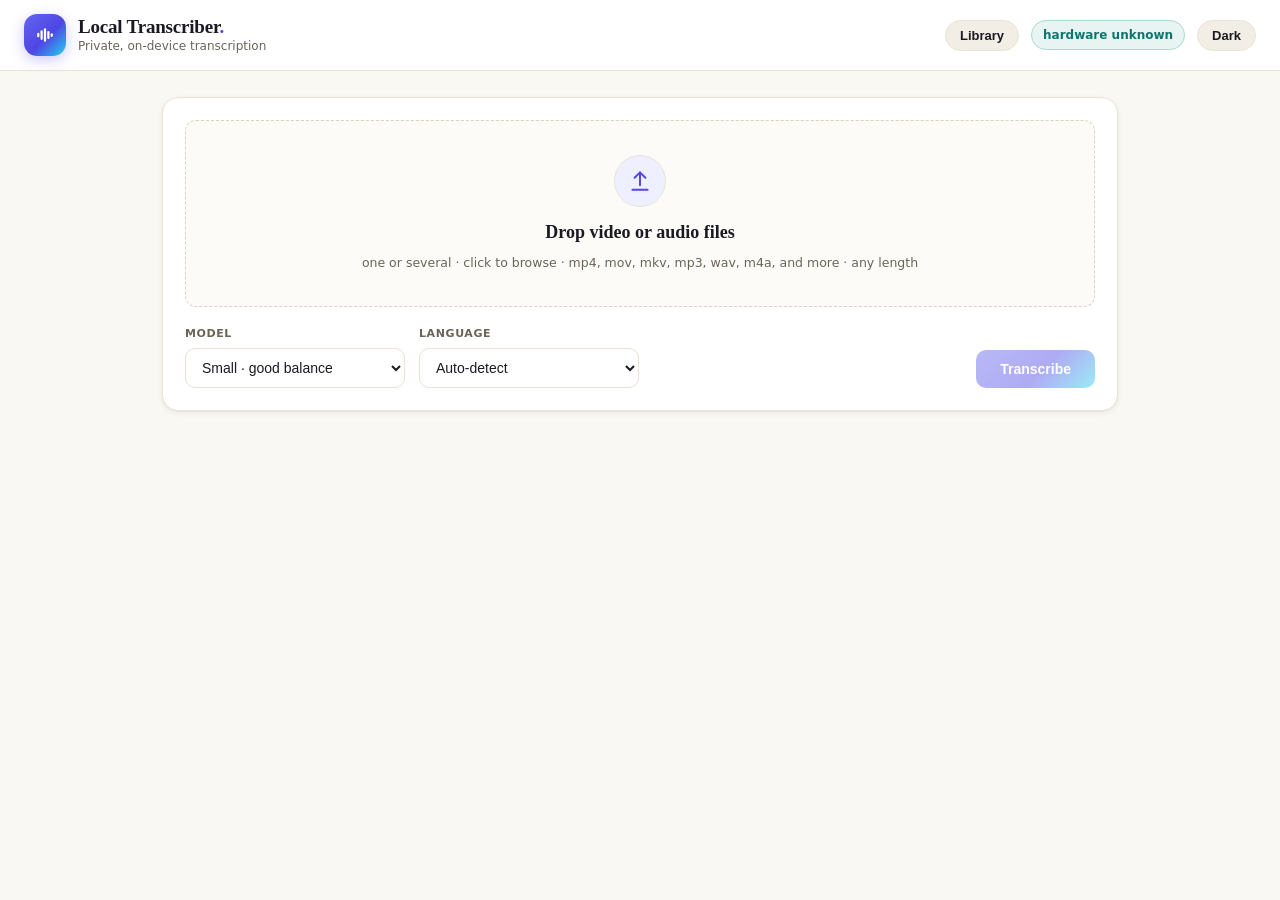
==== commit b3734099: "Add transcript library with global search Every finished transcript is now saved locally so it can b" ====
--- a/static/index.html
+++ b/static/index.html
@@ -35,6 +35,7 @@
     </div>
     <div class="topbar-right">
       <span class="live" aria-hidden="true"><i></i><i></i><i></i><i></i><i></i></span>
+      <button id="libraryBtn" class="icon-btn" title="Browse and search all past transcripts">Library</button>
       <button id="addFiles" class="icon-btn" title="Add more audio or video files" hidden>Add files</button>
       <span id="devbadge" class="badge idle" title="Where transcription runs">checking hardware...</span>
       <button id="themeToggle" class="icon-btn" title="Switch theme" aria-label="Switch theme">Dark</button>
@@ -42,6 +43,24 @@
   </header>
 
   <main class="wrap">
+    <!-- Library: every past transcript, searchable across all of them -->
+    <section id="libraryView" class="library" hidden>
+      <div class="lib-head">
+        <h2 class="lib-title">Library</h2>
+        <div class="lib-search">
+          <svg class="search-ico" viewBox="0 0 24 24" width="16" height="16" fill="none"
+               stroke="currentColor" stroke-width="2" stroke-linecap="round">
+            <circle cx="11" cy="11" r="7" /><path d="M21 21l-4.3-4.3" />
+          </svg>
+          <input id="libSearch" type="search" placeholder="Search all transcripts" autocomplete="off" />
+        </div>
+        <span id="libCount" class="lib-count"></span>
+        <button id="libClose" class="icon-btn" title="Close the library">Close</button>
+      </div>
+      <div id="libList" class="lib-list"></div>
+      <p id="libEmpty" class="lib-empty" hidden>No transcripts yet. Transcribe something and it will appear here.</p>
+    </section>
+
     <!-- Upload: accepts one or several files at once -->
     <section id="uploadCard" class="card upload">
       <div id="dropzone" class="dropzone" tabindex="0" role="button"
@@ -146,6 +165,17 @@
               </div>
             </div>
 
+            <!-- AI insights (optional, via a local Ollama) -->
+            <section id="ai" class="card ai" hidden>
+              <div class="ai-head">
+                <span class="ai-title"><span class="spark" aria-hidden="true"></span>AI insights</span>
+                <select id="aiModel" class="ai-model" title="Local model" aria-label="Local model"></select>
+                <button id="aiGen" class="btn primary ai-gen">Generate</button>
+              </div>
+              <div id="aiNote" class="ai-note" hidden></div>
+              <div id="aiBody" class="ai-body" hidden></div>
+            </section>
+
             <div class="card result-body">
               <div class="rhead">
                 <h2 id="rtitle">Transcript</h2>
--- a/static/style.css
+++ b/static/style.css
@@ -320,6 +320,39 @@
 .transcript mark.hit.current{background:var(--mark-now);box-shadow:0 0 0 2px var(--mark-now)}
 .err{color:var(--danger);font-weight:600}
 
+/* AI insights (optional, via a local Ollama) */
+.ai{padding:16px 18px}
+.ai-head{display:flex;align-items:center;gap:10px;flex-wrap:wrap}
+.ai-title{font-family:var(--serif);font-weight:700;font-size:16px;margin-right:auto;display:flex;align-items:center}
+.spark{display:inline-block;width:13px;height:13px;border-radius:4px;background:var(--brand-grad);margin-right:7px;box-shadow:var(--glow);flex:0 0 auto}
+.ai-model{
+  background:var(--surface);color:var(--text);border:1px solid var(--border);
+  border-radius:9px;padding:7px 10px;font-size:12.5px;max-width:190px;
+  transition:border-color .15s var(--ease),box-shadow .15s var(--ease);
+}
+.ai-model:focus{outline:none;border-color:var(--accent);box-shadow:0 0 0 3px var(--accent-ring)}
+.ai .btn.primary{margin-left:0;padding:9px 18px}
+.ai-note{
+  margin-top:12px;background:var(--warn-bg);color:var(--warn-tx);border:1px solid var(--warn-bd);
+  border-radius:10px;padding:10px 12px;font-size:13px;line-height:1.55;
+}
+.ai-note code{font-family:var(--mono);background:var(--surface-2);color:var(--text);padding:1px 6px;border-radius:6px;font-size:12px}
+.ai-body{margin-top:14px}
+.ai-label{font-size:11px;font-weight:800;letter-spacing:.7px;text-transform:uppercase;color:var(--faint);margin-bottom:8px;display:flex;align-items:center}
+.ai-summary{margin:0;font-size:14.5px;line-height:1.6;color:var(--text)}
+.ai-cols{display:grid;grid-template-columns:1fr 1fr;gap:22px;margin-top:16px}
+.ai-chapters{display:flex;flex-direction:column;gap:2px}
+.ai-chapter{display:flex;gap:10px;align-items:baseline;padding:6px 8px;border-radius:8px;cursor:pointer;transition:background .12s var(--ease)}
+.ai-chapter:hover{background:var(--surface-2)}
+.ai-chapter .ct{font-family:var(--mono);font-size:12px;font-weight:700;color:var(--stamp);flex:0 0 auto;min-width:40px}
+.ai-chapter .cl{color:var(--text);font-size:13.5px;line-height:1.4}
+.ai-actions{list-style:none;margin:0;padding:0;display:flex;flex-direction:column;gap:9px}
+.ai-actions li{display:flex;gap:9px;align-items:flex-start;font-size:13.5px;line-height:1.45;color:var(--text)}
+.ai-actions li::before{content:"";width:14px;height:14px;border-radius:4px;border:2px solid var(--accent);flex:0 0 auto;margin-top:2px}
+.ai-empty{color:var(--muted);font-size:13px;padding:4px 8px}
+.ai-hint{display:block;margin-top:6px;font-size:12.5px;opacity:.9}
+@media (max-width:640px){.ai-cols{grid-template-columns:1fr;gap:16px}}
+
 /* Skeleton -- shimmer placeholder shown while a job spins up */
 .skeleton{padding:6px 10px;display:flex;flex-direction:column;gap:16px}
 .sk-row{display:flex;gap:12px;align-items:flex-start}
@@ -333,6 +366,45 @@
 }
 @keyframes shimmer{0%{background-position:100% 0}100%{background-position:-100% 0}}
 
+/* Library: every past transcript, searchable */
+.library{
+  background:var(--surface);border:1px solid var(--border);border-radius:var(--radius);
+  box-shadow:var(--shadow);padding:18px;display:flex;flex-direction:column;gap:16px;
+}
+.lib-head{display:flex;align-items:center;gap:12px;flex-wrap:wrap}
+.lib-title{font-family:var(--serif);font-weight:700;font-size:22px;margin:0;letter-spacing:-.2px}
+.lib-search{
+  display:flex;align-items:center;gap:8px;flex:1 1 260px;min-width:200px;
+  background:var(--inset);border:1px solid var(--border);border-radius:10px;padding:9px 12px;
+  transition:border-color .15s var(--ease),box-shadow .15s var(--ease);
+}
+.lib-search:focus-within{border-color:var(--accent);box-shadow:0 0 0 3px var(--accent-ring)}
+.lib-search .search-ico{color:var(--faint);flex:0 0 auto}
+.lib-search input{flex:1;border:none;background:transparent;color:var(--text);font-size:14px;outline:none;min-width:0}
+.lib-count{color:var(--muted);font-size:12px;font-family:var(--mono);white-space:nowrap}
+.lib-list{display:grid;grid-template-columns:repeat(auto-fill,minmax(280px,1fr));gap:12px}
+.lib-card{
+  text-align:left;background:var(--inset);border:1px solid var(--border);border-radius:12px;
+  padding:14px;cursor:pointer;display:flex;flex-direction:column;gap:7px;
+  transition:border-color .15s var(--ease),transform .12s var(--ease),box-shadow .15s var(--ease);
+}
+.lib-card:hover{border-color:var(--accent);transform:translateY(-2px);box-shadow:var(--shadow-lg)}
+.lib-card-top{display:flex;align-items:baseline;gap:8px}
+.lib-card-name{font-family:var(--serif);font-weight:700;font-size:15.5px;flex:1;overflow:hidden;text-overflow:ellipsis;white-space:nowrap}
+.lib-card-meta{color:var(--faint);font-size:11px;font-family:var(--mono);display:flex;flex-wrap:wrap;gap:4px 10px}
+.lib-card-snippet{
+  color:var(--muted);font-size:13px;line-height:1.5;margin:0;
+  display:-webkit-box;-webkit-line-clamp:3;-webkit-box-orient:vertical;overflow:hidden;
+}
+.lib-card-snippet mark{background:var(--mark);color:inherit;border-radius:3px;padding:0 2px}
+.lib-del{
+  align-self:flex-start;margin-top:2px;border:1px solid var(--border);background:var(--surface);
+  color:var(--faint);border-radius:7px;padding:3px 9px;font-size:11px;font-weight:600;cursor:pointer;
+  transition:color .12s var(--ease),border-color .12s var(--ease);
+}
+.lib-del:hover{color:var(--danger);border-color:var(--danger)}
+.lib-empty{color:var(--muted);text-align:center;padding:28px 0;font-size:14px}
+
 /* Responsive */
 @media (max-width:820px){
   .workspace-body{flex-direction:column}
